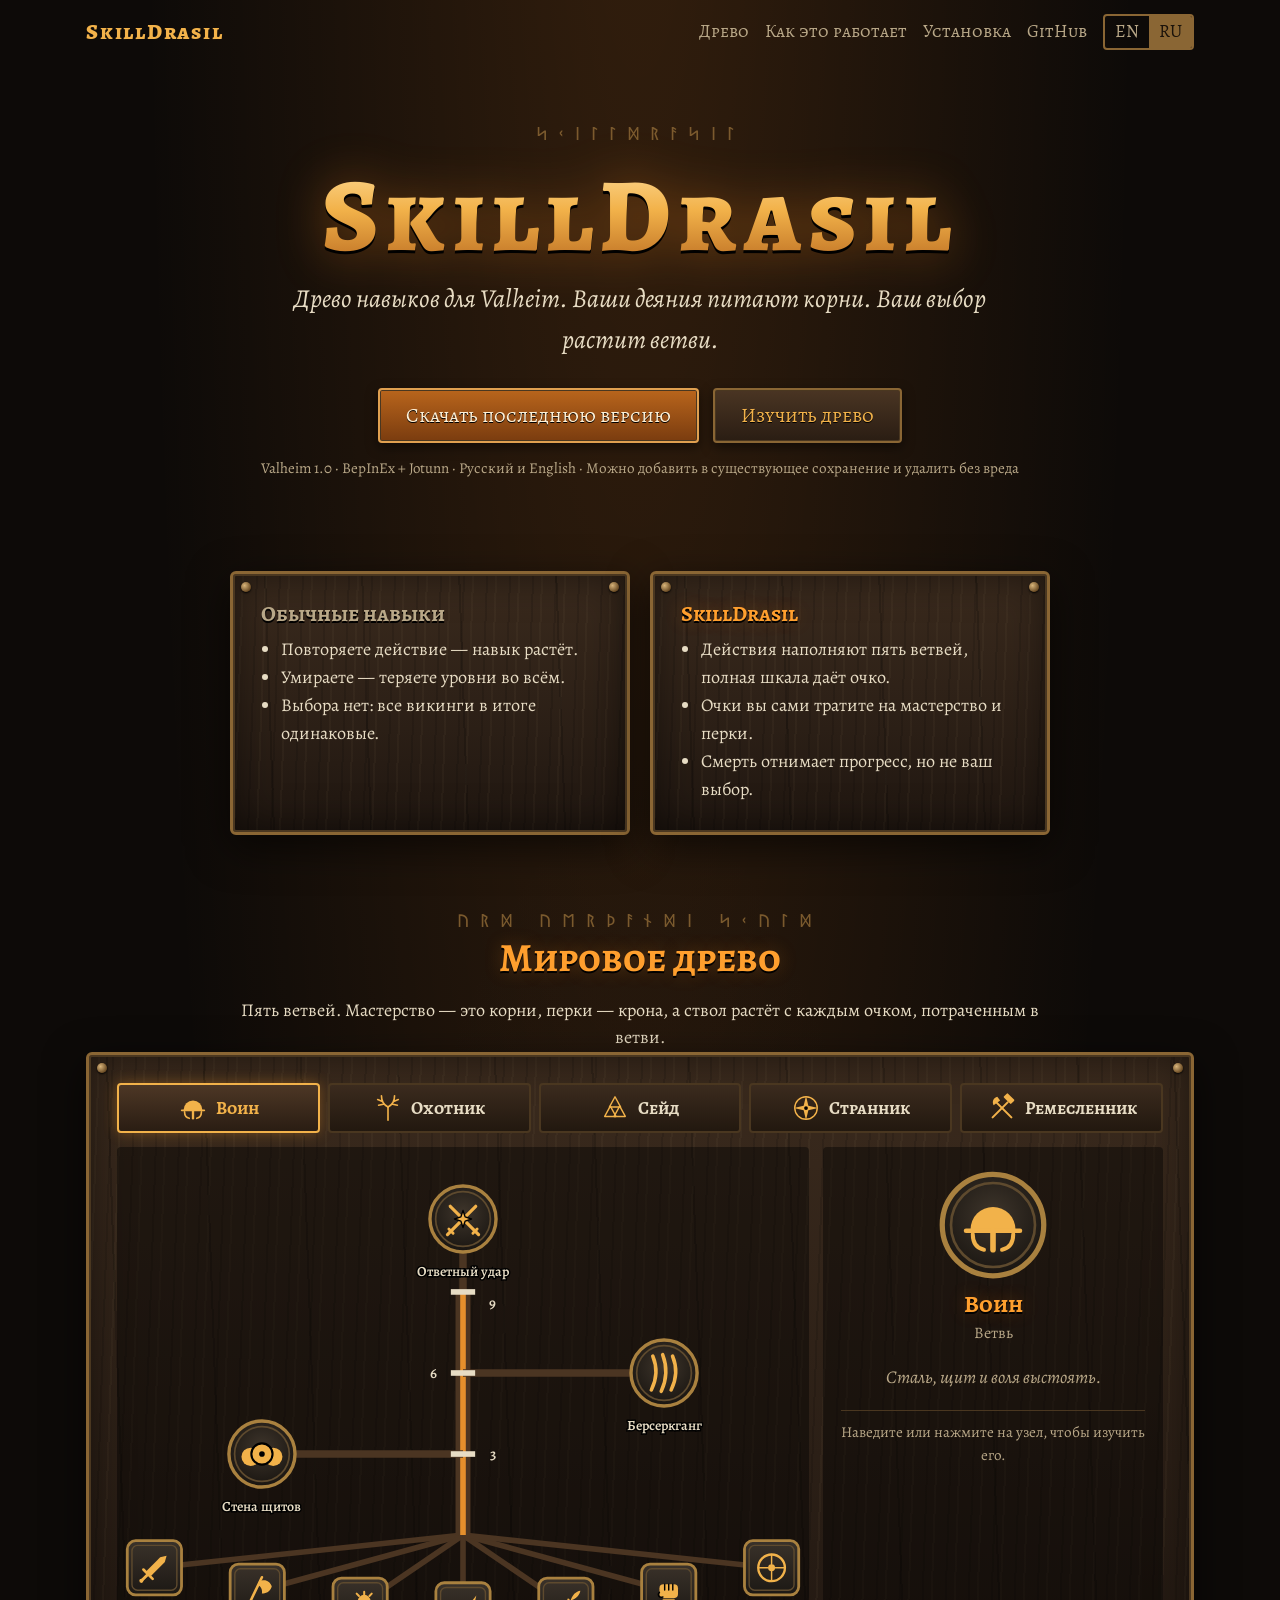
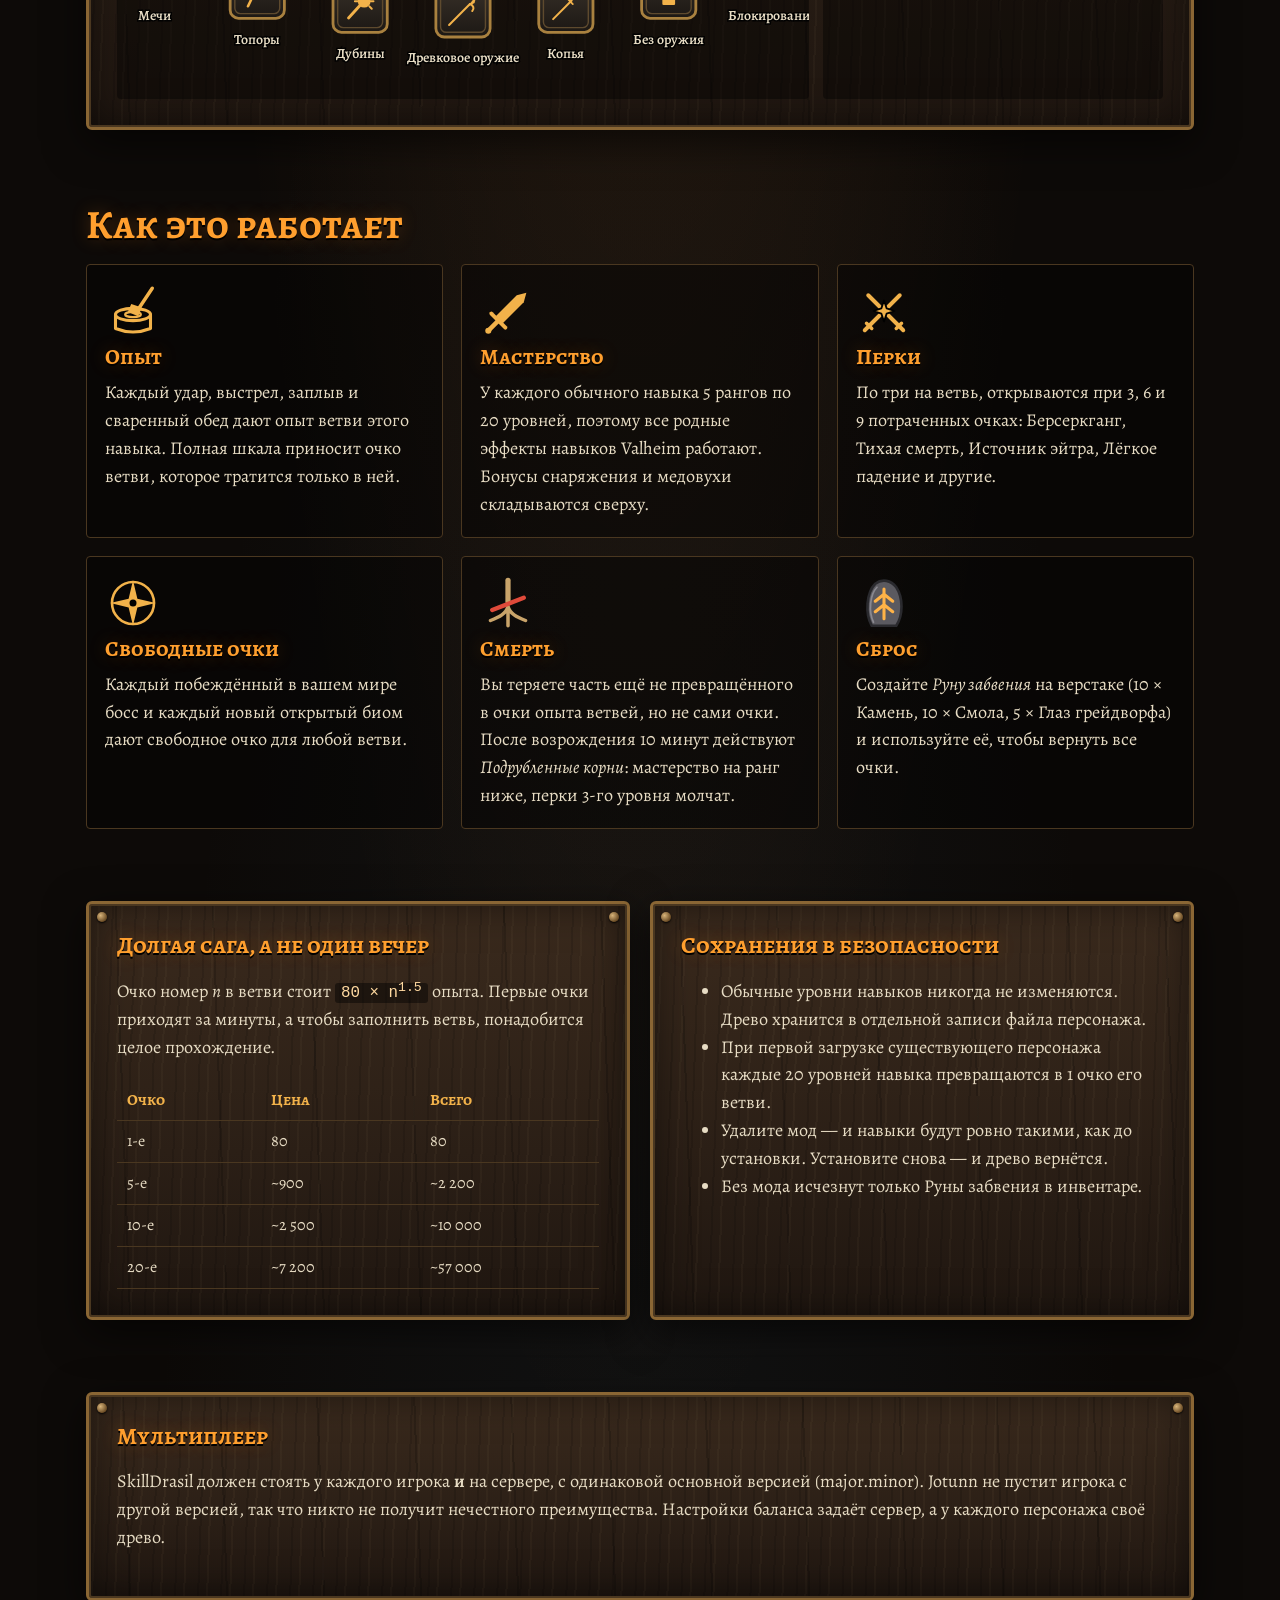
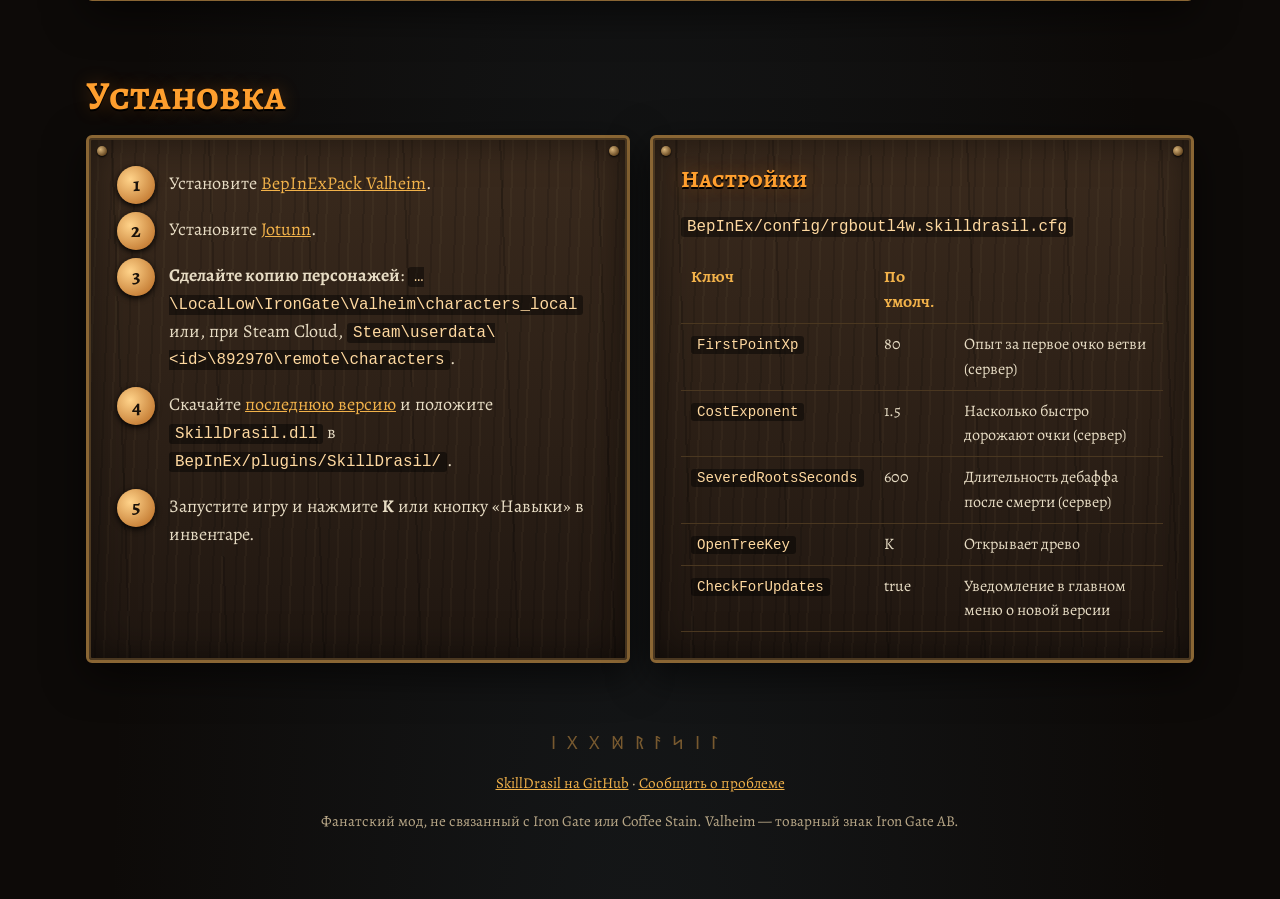
==== docs/ru/index.html @ c71921be "Add bilingual project website in docs/ for GitHub Pages English (docs/) and Russian (docs/ru/) pages" ====
<!doctype html>
<html lang="ru">
<head>
<meta charset="utf-8">
<meta name="viewport" content="width=device-width, initial-scale=1">
<title>SkillDrasil – древо навыков для Valheim</title>
<meta name="description" content="SkillDrasil заменяет систему навыков Valheim древом из пяти ветвей: получайте очки, играя, выбирайте мастерство и перки и не теряйте свой выбор после смерти.">
<meta property="og:title" content="SkillDrasil – древо навыков для Valheim">
<meta property="og:description" content="Пять ветвей, 24 мастерства, 15 перков. Ваши деяния питают корни, ваш выбор растит ветви.">
<link rel="icon" href="../icons/rune.svg" type="image/svg+xml">
<link rel="alternate" hreflang="en" href="../">
<link rel="preconnect" href="https://fonts.googleapis.com">
<link rel="preconnect" href="https://fonts.gstatic.com" crossorigin>
<link href="https://fonts.googleapis.com/css2?family=Alegreya+SC:wght@600;800&family=Alegreya:ital,wght@0,400;0,700;1,400&family=Noto+Sans+Runic&display=swap" rel="stylesheet">
<link rel="stylesheet" href="../style.css">
</head>
<body>
<div class="wrap">
  <header class="topbar">
    <a class="brand" href="#">SkillDrasil</a>
    <nav>
      <span class="links"><a href="#tree">Древо</a></span>
      <span class="links"><a href="#how">Как это работает</a></span>
      <span class="links"><a href="#install">Установка</a></span>
      <a href="https://github.com/RGB-Outl4w/SkillDrasil">GitHub</a>
      <span class="lang"><a href="../" onclick="try{localStorage.setItem('sd-lang','en')}catch(e){}">EN</a><a href="./" aria-current="page" onclick="try{localStorage.setItem('sd-lang','ru')}catch(e){}">RU</a></span>
    </nav>
  </header>

  <section class="hero">
    <div class="runes" aria-hidden="true">ᛋᚲᛁᛚᛚᛞᚱᚨᛋᛁᛚ</div>
    <h1>SkillDrasil</h1>
    <p class="tagline">Древо навыков для Valheim. Ваши деяния питают корни. Ваш выбор растит ветви.</p>
    <div class="buttons">
      <a class="btn primary" href="https://github.com/RGB-Outl4w/SkillDrasil/releases/latest">Скачать последнюю версию</a>
      <a class="btn" href="#tree">Изучить древо</a>
    </div>
    <p class="meta">Valheim 1.0 · BepInEx + Jotunn · Русский и English · Можно добавить в существующее сохранение и удалить без вреда</p>
  </section>

  <section class="intro">
    <div class="versus">
      <div class="panel old">
        <h3>Обычные навыки</h3>
        <ul>
          <li>Повторяете действие — навык растёт.</li>
          <li>Умираете — теряете уровни во всём.</li>
          <li>Выбора нет: все викинги в итоге одинаковые.</li>
        </ul>
      </div>
      <div class="panel">
        <h3>SkillDrasil</h3>
        <ul>
          <li>Действия наполняют пять ветвей, полная шкала даёт очко.</li>
          <li>Очки вы сами тратите на мастерство и перки.</li>
          <li>Смерть отнимает прогресс, но не ваш выбор.</li>
        </ul>
      </div>
    </div>
  </section>

  <section id="tree">
    <div class="runes" aria-hidden="true">ᚢᚱᛞ ᚢᛖᚱᚦᚨᚾᛞᛁ ᛋᚲᚢᛚᛞ</div>
    <h2 style="text-align:center">Мировое древо</h2>
    <p class="intro">Пять ветвей. Мастерство — это корни, перки — крона, а ствол растёт с каждым очком, потраченным в ветви.</p>
    <div class="panel" data-explorer></div>
  </section>


  <section id="how">
    <h2>Как это работает</h2>
    <div class="grid">
      <div class="feature"><img src="../icons/woodcutting.svg" alt=""><h3>Опыт</h3><p>Каждый удар, выстрел, заплыв и сваренный обед дают опыт ветви этого навыка. Полная шкала приносит очко ветви, которое тратится только в ней.</p></div>
      <div class="feature"><img src="../icons/swords.svg" alt=""><h3>Мастерство</h3><p>У каждого обычного навыка 5 рангов по 20 уровней, поэтому все родные эффекты навыков Valheim работают. Бонусы снаряжения и медовухи складываются сверху.</p></div>
      <div class="feature"><img src="../icons/riposte.svg" alt=""><h3>Перки</h3><p>По три на ветвь, открываются при 3, 6 и 9 потраченных очках: Берсеркганг, Тихая смерть, Источник эйтра, Лёгкое падение и другие.</p></div>
      <div class="feature"><img src="../icons/branch_wanderer.svg" alt=""><h3>Свободные очки</h3><p>Каждый побеждённый в вашем мире босс и каждый новый открытый биом дают свободное очко для любой ветви.</p></div>
      <div class="feature"><img src="../icons/se_severed.svg" alt=""><h3>Смерть</h3><p>Вы теряете часть ещё не превращённого в очки опыта ветвей, но не сами очки. После возрождения 10 минут действуют <em>Подрубленные корни</em>: мастерство на ранг ниже, перки 3-го уровня молчат.</p></div>
      <div class="feature"><img src="../icons/item_rune.svg" alt=""><h3>Сброс</h3><p>Создайте <em>Руну забвения</em> на верстаке (10 × Камень, 10 × Смола, 5 × Глаз грейдворфа) и используйте её, чтобы вернуть все очки.</p></div>
    </div>
  </section>

  <section>
    <div class="two">
      <div class="panel">
        <h3>Долгая сага, а не один вечер</h3>
        <p>Очко номер <em>n</em> в ветви стоит <code>80 × n<sup>1.5</sup></code> опыта. Первые очки приходят за минуты, а чтобы заполнить ветвь, понадобится целое прохождение.</p>
        <div class="table-scroll"><table>
          <tr><th>Очко</th><th>Цена</th><th>Всего</th></tr>
          <tr><td>1-е</td><td>80</td><td>80</td></tr>
          <tr><td>5-е</td><td>~900</td><td>~2 200</td></tr>
          <tr><td>10-е</td><td>~2 500</td><td>~10 000</td></tr>
          <tr><td>20-е</td><td>~7 200</td><td>~57 000</td></tr>
        </table></div>
      </div>
      <div class="panel">
        <h3>Сохранения в безопасности</h3>
        <ul>
          <li>Обычные уровни навыков никогда не изменяются. Древо хранится в отдельной записи файла персонажа.</li>
          <li>При первой загрузке существующего персонажа каждые 20 уровней навыка превращаются в 1 очко его ветви.</li>
          <li>Удалите мод — и навыки будут ровно такими, как до установки. Установите снова — и древо вернётся.</li>
          <li>Без мода исчезнут только Руны забвения в инвентаре.</li>
        </ul>
      </div>
    </div>
  </section>

  <section>
    <div class="panel">
      <h3>Мультиплеер</h3>
      <p>SkillDrasil должен стоять у каждого игрока <strong>и</strong> на сервере, с одинаковой основной версией (major.minor). Jotunn не пустит игрока с другой версией, так что никто не получит нечестного преимущества. Настройки баланса задаёт сервер, а у каждого персонажа своё древо.</p>
    </div>
  </section>

  <section id="install">
    <h2>Установка</h2>
    <div class="two">
      <div class="panel">
        <ol class="steps">
          <li>Установите <a href="https://thunderstore.io/c/valheim/p/denikson/BepInExPack_Valheim/">BepInExPack Valheim</a>.</li>
          <li>Установите <a href="https://thunderstore.io/c/valheim/p/ValheimModding/Jotunn/">Jotunn</a>.</li>
          <li><strong>Сделайте копию персонажей</strong>: <code>…\LocalLow\IronGate\Valheim\characters_local</code> или, при Steam Cloud, <code>Steam\userdata\&lt;id&gt;\892970\remote\characters</code>.</li>
          <li>Скачайте <a href="https://github.com/RGB-Outl4w/SkillDrasil/releases/latest">последнюю версию</a> и положите <code>SkillDrasil.dll</code> в <code>BepInEx/plugins/SkillDrasil/</code>.</li>
          <li>Запустите игру и нажмите <strong>K</strong> или кнопку «Навыки» в инвентаре.</li>
        </ol>
      </div>
      <div class="panel">
        <h3>Настройки</h3>
        <p><code>BepInEx/config/rgboutl4w.skilldrasil.cfg</code></p>
        <div class="table-scroll"><table>
          <tr><th>Ключ</th><th>По умолч.</th><th></th></tr>
          <tr><td><code>FirstPointXp</code></td><td>80</td><td>Опыт за первое очко ветви (сервер)</td></tr>
          <tr><td><code>CostExponent</code></td><td>1.5</td><td>Насколько быстро дорожают очки (сервер)</td></tr>
          <tr><td><code>SeveredRootsSeconds</code></td><td>600</td><td>Длительность дебаффа после смерти (сервер)</td></tr>
          <tr><td><code>OpenTreeKey</code></td><td>K</td><td>Открывает древо</td></tr>
          <tr><td><code>CheckForUpdates</code></td><td>true</td><td>Уведомление в главном меню о новой версии</td></tr>
        </table></div>
      </div>
    </div>
  </section>

  <footer>
    <div class="runes" aria-hidden="true">ᛁᚷᚷᛞᚱᚨᛋᛁᛚ</div>
    <p><a href="https://github.com/RGB-Outl4w/SkillDrasil">SkillDrasil на GitHub</a> · <a href="https://github.com/RGB-Outl4w/SkillDrasil/issues">Сообщить о проблеме</a></p>
    <p>Фанатский мод, не связанный с Iron Gate или Coffee Stain. Valheim — товарный знак Iron Gate AB.</p>
  </footer>
</div>
<script src="../tree.js"></script>
</body>
</html>
---- docs/style.css ----
/* SkillDrasil site. Valheim look: dark wood, iron rims, ember orange, parchment text. */
:root {
  --night: #0d0a08;
  --wood-1: #3a2a1d;
  --wood-2: #2b1f16;
  --wood-3: #1f1610;
  --rim: #8a6634;
  --rim-dark: #4a3720;
  --ember: #ff9f2e;
  --gold: #f2b24a;
  --parchment: #e7dcc4;
  --muted: #b9a888;
  --shade: rgba(0, 0, 0, 0.42);
  --radius: 6px;
  --head: 'Alegreya SC', Georgia, serif;
  --body: 'Alegreya', Georgia, serif;
}

* { box-sizing: border-box; }
html { scroll-behavior: smooth; }

body {
  margin: 0;
  color: var(--parchment);
  font: 18px/1.55 var(--body);
  background:
    radial-gradient(ellipse at 50% -10%, rgba(255, 140, 40, 0.16), transparent 55%),
    radial-gradient(ellipse at 50% 120%, rgba(60, 90, 110, 0.18), transparent 60%),
    var(--night);
  min-height: 100vh;
}

a { color: var(--gold); }
a:hover { color: var(--ember); }
img { max-width: 100%; }

.wrap { max-width: 1140px; margin: 0 auto; padding: 0 16px; }

/* ---------- carved wood panel ---------- */
.panel {
  position: relative;
  background:
    repeating-linear-gradient(92deg, rgba(0, 0, 0, 0.12) 0 2px, transparent 2px 9px, rgba(255, 220, 160, 0.03) 9px 11px, transparent 11px 23px),
    repeating-linear-gradient(88deg, transparent 0 40px, rgba(0, 0, 0, 0.18) 40px 42px, transparent 42px 97px),
    linear-gradient(180deg, var(--wood-1), var(--wood-2) 60%, var(--wood-3));
  border: 3px solid var(--rim);
  border-radius: var(--radius);
  box-shadow:
    inset 0 0 0 2px var(--rim-dark),
    inset 0 0 40px rgba(0, 0, 0, 0.55),
    0 12px 40px rgba(0, 0, 0, 0.6);
  padding: 28px;
}
/* iron rivets in the corners */
.panel::before, .panel::after {
  content: '';
  position: absolute;
  top: 8px;
  width: 10px; height: 10px;
  border-radius: 50%;
  background: radial-gradient(circle at 35% 35%, #d8b47a, #6b4c25 70%);
  box-shadow: 0 1px 2px #000;
}
.panel::before { left: 8px; }
.panel::after { right: 8px; }

h1, h2, h3 {
  font-family: var(--head);
  color: var(--ember);
  text-shadow: 0 2px 0 #000, 0 0 18px rgba(255, 140, 30, 0.25);
  margin: 0 0 0.4em;
  line-height: 1.15;
}
h2 { font-size: clamp(28px, 4vw, 40px); }
h3 { font-size: 24px; }

.runes {
  font-family: 'Noto Sans Runic', var(--body);
  color: var(--rim);
  letter-spacing: 0.6em;
  font-size: 18px;
  text-align: center;
  user-select: none;
  opacity: 0.85;
}

/* ---------- top bar ---------- */
.topbar {
  display: flex; align-items: center; justify-content: space-between;
  padding: 14px 0;
  gap: 12px;
}
.brand { font-family: var(--head); font-weight: 800; color: var(--gold); text-decoration: none; font-size: 22px; letter-spacing: 0.08em; }
.topbar nav { display: flex; gap: 16px; align-items: center; flex-wrap: wrap; }
.topbar nav a { color: var(--muted); text-decoration: none; font-family: var(--head); }
.topbar nav a:hover { color: var(--gold); }
.lang { display: inline-flex; border: 2px solid var(--rim); border-radius: 4px; overflow: hidden; }
.lang a { padding: 2px 10px; color: var(--muted); }
.lang a[aria-current] { background: var(--rim); color: #1a120a; }

/* ---------- hero ---------- */
.hero { text-align: center; padding: 56px 0 40px; }
.hero h1 {
  font-size: clamp(48px, 10vw, 104px);
  font-weight: 800;
  letter-spacing: 0.06em;
  margin: 8px 0 4px;
  background: linear-gradient(180deg, #ffe0a0 0%, var(--gold) 45%, #b5651d 100%);
  -webkit-background-clip: text; background-clip: text;
  color: transparent;
  filter: drop-shadow(0 3px 0 #000) drop-shadow(0 0 24px rgba(255, 140, 30, 0.35));
  text-shadow: none;
}
.hero .tagline { font-size: clamp(20px, 2.6vw, 26px); color: var(--parchment); max-width: 760px; margin: 0 auto 28px; font-style: italic; }
.hero .meta { color: var(--muted); font-size: 15px; margin-top: 14px; }

.buttons { display: flex; gap: 14px; justify-content: center; flex-wrap: wrap; }
.btn {
  display: inline-block;
  font-family: var(--head);
  font-size: 20px;
  padding: 10px 26px;
  border-radius: 4px;
  text-decoration: none;
  color: var(--gold);
  background: linear-gradient(180deg, #4a3523, #2a1d13);
  border: 2px solid var(--rim);
  box-shadow: inset 0 0 0 1px var(--rim-dark), 0 4px 12px rgba(0, 0, 0, 0.5);
  text-shadow: 0 1px 0 #000;
  transition: transform 0.1s, box-shadow 0.15s;
}
.btn:hover { color: #ffd38a; box-shadow: inset 0 0 0 1px var(--rim-dark), 0 0 18px rgba(255, 150, 40, 0.35); transform: translateY(-1px); }
.btn.primary { background: linear-gradient(180deg, #b9651c, #7a3c0f); color: #fff1d6; border-color: #e0a050; }

section { padding: 36px 0; }
.intro { text-align: center; max-width: 820px; margin: 0 auto; }
.intro p { font-size: 20px; }

/* ---------- vanilla vs tree ---------- */
.versus { display: grid; grid-template-columns: 1fr 1fr; gap: 20px; text-align: left; }
.versus h3 { font-size: 22px; }
.versus ul { margin: 0; padding-left: 1.1em; }
.versus .old h3 { color: var(--muted); text-shadow: 0 2px 0 #000; }

/* ---------- explorer ---------- */
.tabs { display: grid; grid-template-columns: repeat(5, 1fr); gap: 8px; margin-bottom: 14px; }
.tab {
  display: flex; align-items: center; justify-content: center; gap: 8px;
  font: 600 18px var(--head);
  color: var(--parchment);
  background: linear-gradient(180deg, #3b2b1e, #22180f);
  border: 2px solid var(--rim-dark);
  border-radius: 4px;
  padding: 8px 6px;
  cursor: pointer;
}
.tab img { width: 30px; height: 30px; }
.tab:hover { border-color: var(--rim); }
.tab[aria-selected="true"] { border-color: var(--gold); color: var(--gold); box-shadow: 0 0 14px rgba(255, 160, 40, 0.3); background: linear-gradient(180deg, #4d3725, #2a1d13); }

.explorer-body { display: grid; grid-template-columns: 1fr 340px; gap: 14px; }
.explorer-body > *, .versus > *, .two > *, .tabs > * { min-width: 0; } /* let grid cells shrink below the SVG's natural width */
.tree { width: 100%; height: auto; background: var(--shade); border-radius: 4px; display: block; }
.tree .root, .tree .branchline { stroke: #4b3522; stroke-width: 6; }
.tree .branchline { stroke-width: 8; }
.tree .trunk { stroke: #4b3522; stroke-width: 16; }
.tree .sap { stroke: var(--ember); stroke-width: 6; opacity: 0.85; }
.tree .gate { fill: var(--parchment); }
.tree .gate-label { fill: var(--parchment); font: 600 16px var(--body); text-anchor: middle; }
.tree .label { fill: var(--parchment); font: 600 15px var(--body); text-anchor: middle; paint-order: stroke; stroke: #000; stroke-width: 3px; }
.tree .node { cursor: pointer; outline: none; }
.tree .node .ring { opacity: 0; transition: opacity 0.15s; }
.tree .node:hover .ring, .tree .node:focus .ring { opacity: 1; }
.tree .node:hover .label, .tree .node:focus .label { fill: var(--ember); }

.card {
  background: var(--shade);
  border-radius: 4px;
  padding: 22px 18px;
  text-align: center;
  min-height: 300px;
}
.card h3 { margin: 10px 0 2px; }
.card .kind { color: var(--muted); margin: 0 0 8px; font-size: 16px; }
.card .effect { font-weight: 700; font-size: 19px; }
.card .lore { font-style: italic; color: var(--muted); }
.card .hint { font-size: 15px; color: var(--muted); border-top: 1px solid var(--rim-dark); padding-top: 10px; margin-top: 14px; }
.card-icon {
  width: 112px; height: 112px; margin: 0 auto;
  background: url(icons/frame_mastery.svg) center / contain no-repeat;
  display: grid; place-items: center;
}
.card-icon.perk { background-image: url(icons/frame_perk.svg); }
.card-icon img { width: 72px; height: 72px; }
.pips { display: flex; gap: 4px; justify-content: center; margin: 6px 0; }
.pips i { width: 12px; height: 12px; background: var(--gold); transform: rotate(45deg); opacity: 0.85; }

/* ---------- feature cards ---------- */
.grid { display: grid; grid-template-columns: repeat(auto-fit, minmax(300px, 1fr)); gap: 18px; }
.feature { background: var(--shade); border: 1px solid var(--rim-dark); border-radius: 4px; padding: 18px; }
.feature img { width: 56px; height: 56px; display: block; margin-bottom: 6px; }
.feature h3 { font-size: 22px; }
.feature p { margin: 0; }

figure { margin: 0; }
figure img { border: 3px solid var(--rim); border-radius: var(--radius); box-shadow: 0 12px 40px rgba(0, 0, 0, 0.6); display: block; }
figcaption { color: var(--muted); text-align: center; font-size: 15px; margin-top: 8px; font-style: italic; }

/* ---------- tables, steps, code ---------- */
table { width: 100%; border-collapse: collapse; font-size: 16px; }
th, td { text-align: left; padding: 8px 10px; border-bottom: 1px solid var(--rim-dark); vertical-align: top; }
th { font-family: var(--head); color: var(--gold); font-weight: 600; }
td:first-child { white-space: nowrap; }
code { font-family: Consolas, 'Courier New', monospace; font-size: 0.88em; background: rgba(0, 0, 0, 0.45); padding: 1px 6px; border-radius: 3px; color: #ffd9a0; overflow-wrap: anywhere; }
.table-scroll { overflow-x: auto; }

ol.steps { counter-reset: step; list-style: none; padding: 0; margin: 0; }
ol.steps li { counter-increment: step; position: relative; padding: 4px 0 14px 52px; }
ol.steps li::before {
  content: counter(step);
  position: absolute; left: 0; top: 0;
  width: 38px; height: 38px;
  display: grid; place-items: center;
  font: 700 20px var(--head);
  color: #1a120a;
  background: radial-gradient(circle at 35% 35%, #ffd38a, #b5651d);
  border-radius: 50%;
  box-shadow: 0 2px 6px #000;
}

.two { display: grid; grid-template-columns: 1fr 1fr; gap: 20px; }

footer { text-align: center; color: var(--muted); padding: 30px 0 50px; font-size: 15px; }

/* ---------- small screens ---------- */
@media (max-width: 900px) {
  .explorer-body { grid-template-columns: 1fr; }
  .card { min-height: 0; }
  .versus, .two { grid-template-columns: 1fr; }
}
@media (max-width: 640px) {
  body { font-size: 17px; }
  .panel { padding: 18px 14px; }
  .tabs { grid-template-columns: repeat(5, 1fr); gap: 4px; }
  .tab { flex-direction: column; gap: 2px; font-size: 12px; padding: 6px 2px; }
  .tab img { width: 24px; height: 24px; }
  .topbar nav .links { display: none; }
}
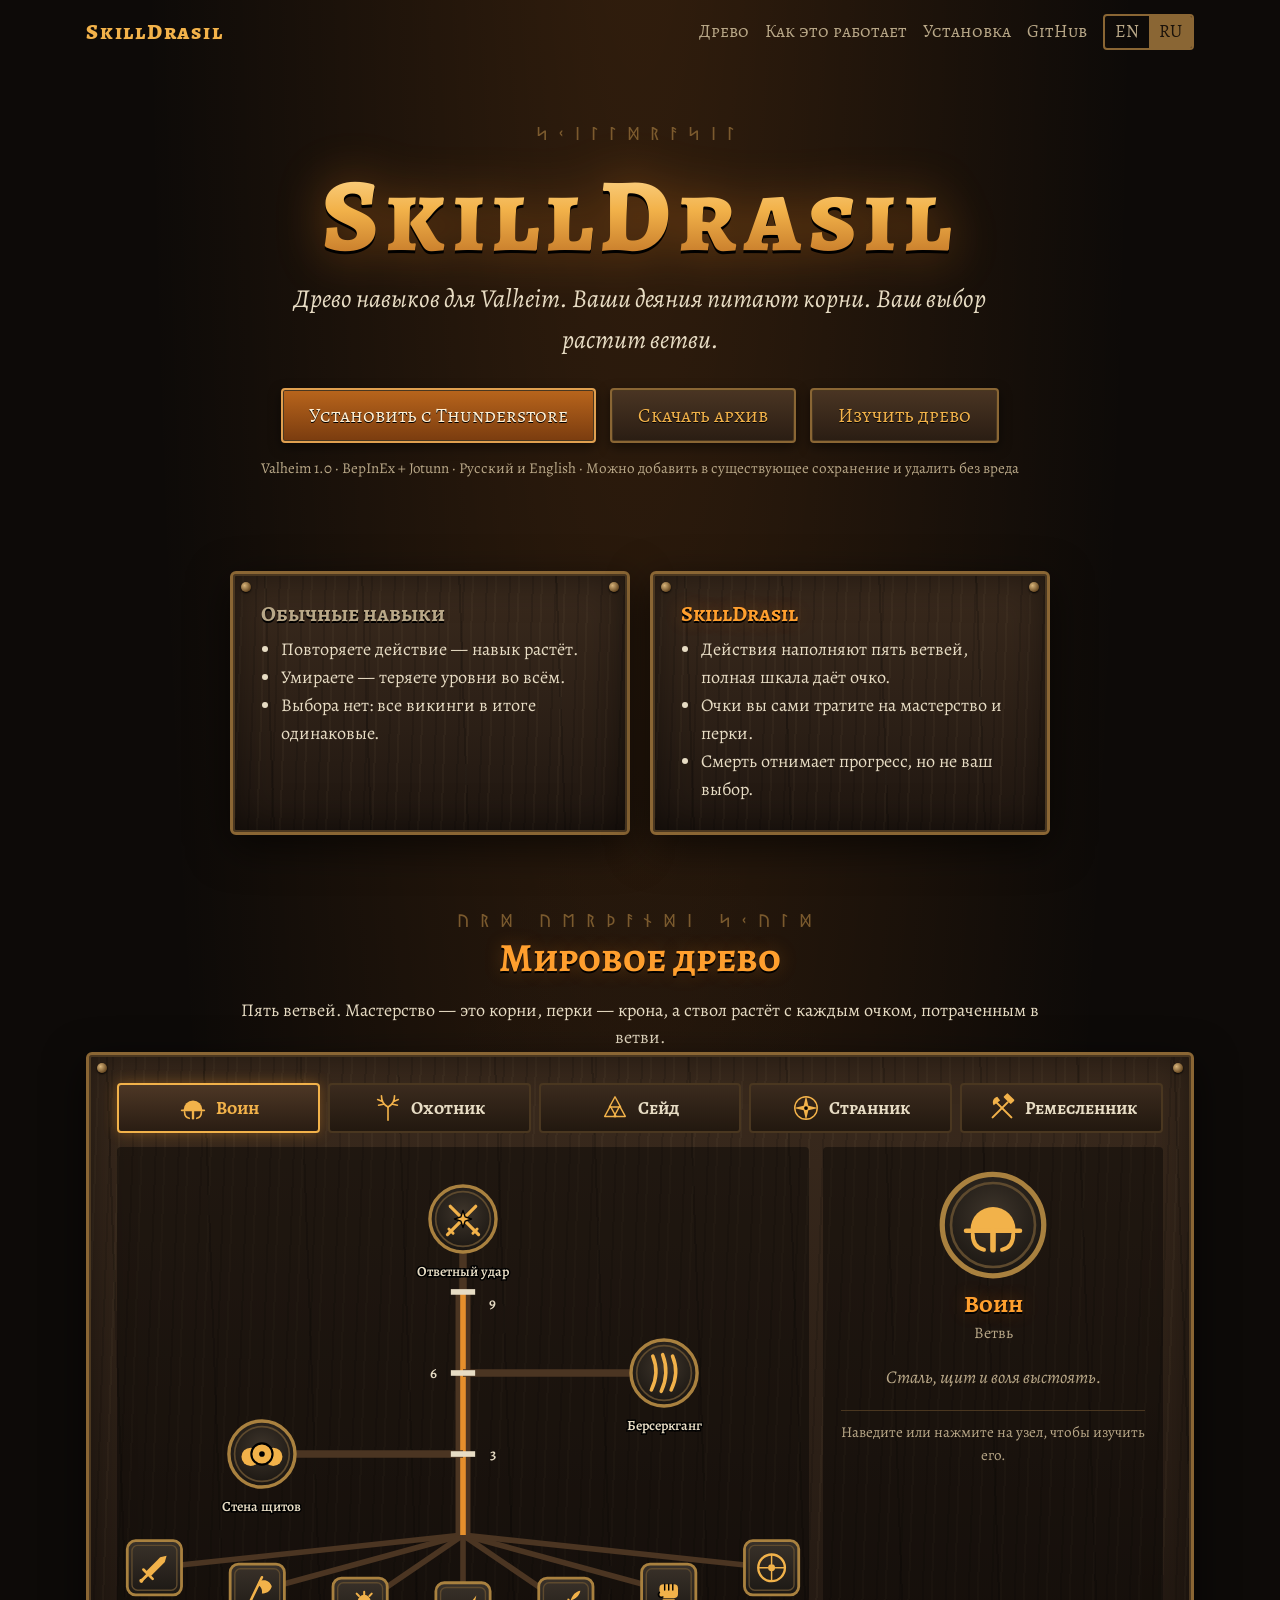
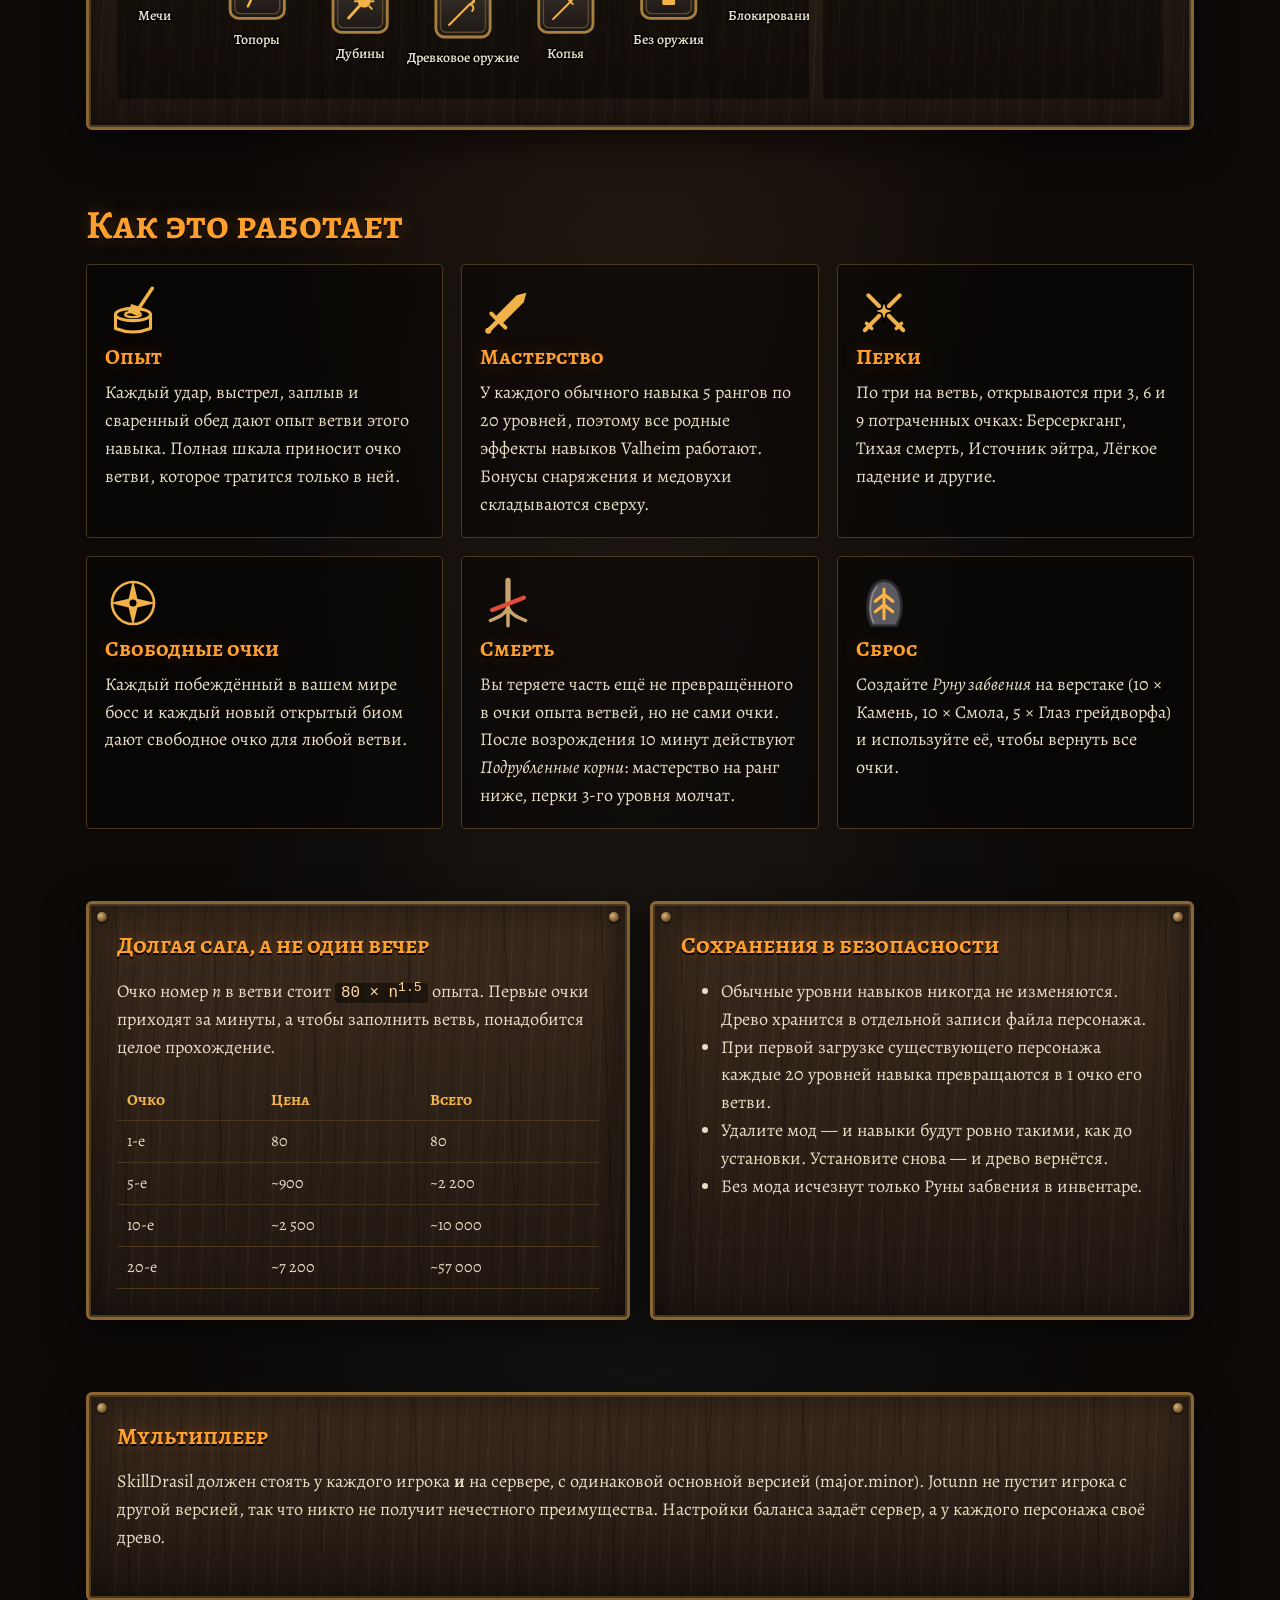
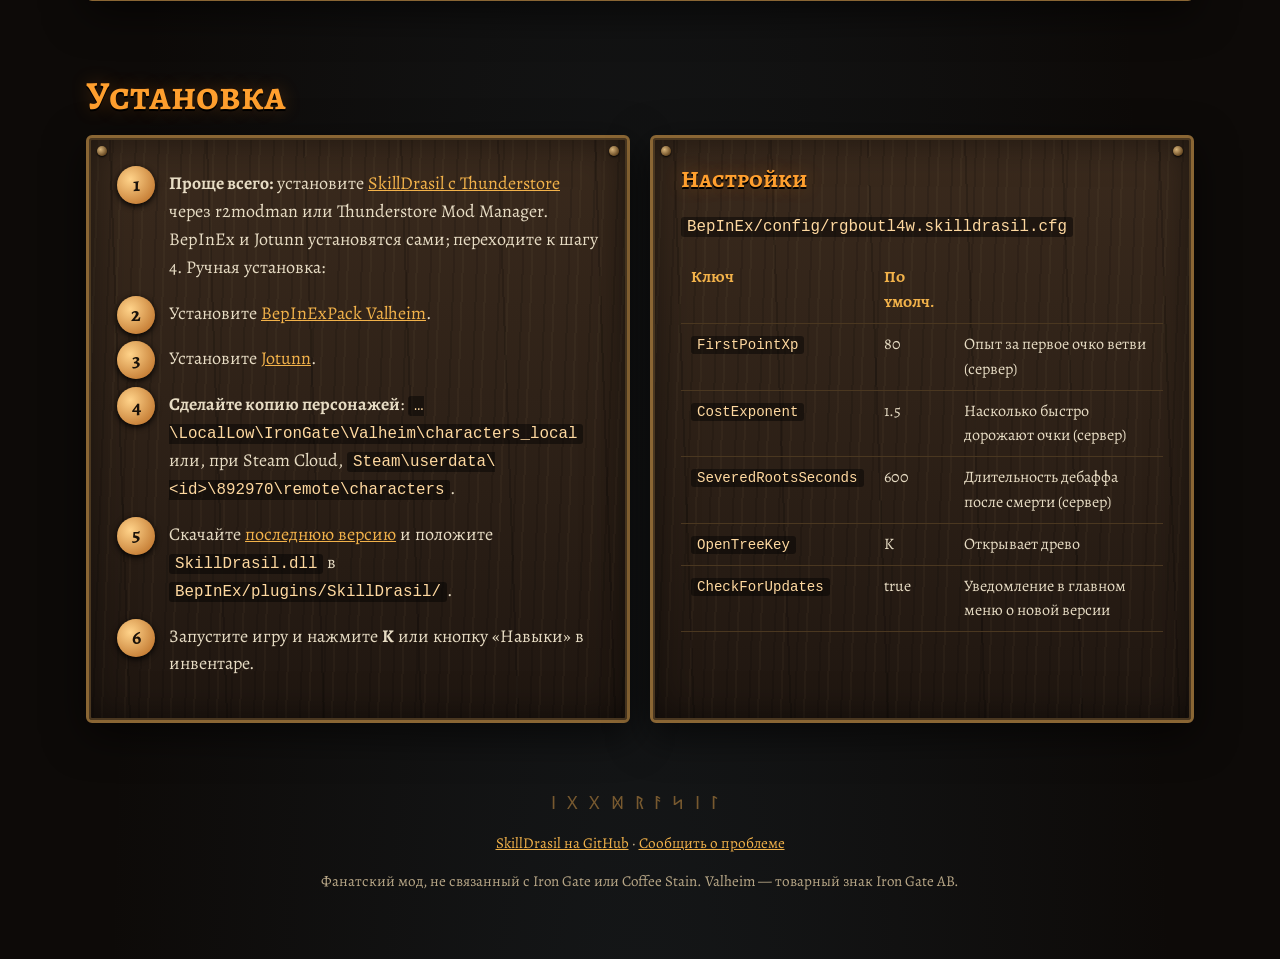
==== commit 318ac965: "Link Thunderstore package from README and website Co-Authored-By: Claude Opus 5.5 <noreply@anthropic" ====
--- a/docs/ru/index.html
+++ b/docs/ru/index.html
@@ -32,7 +32,8 @@
     <h1>SkillDrasil</h1>
     <p class="tagline">Древо навыков для Valheim. Ваши деяния питают корни. Ваш выбор растит ветви.</p>
     <div class="buttons">
-      <a class="btn primary" href="https://github.com/RGB-Outl4w/SkillDrasil/releases/latest">Скачать последнюю версию</a>
+      <a class="btn primary" href="https://thunderstore.io/c/valheim/p/RGBOutl4w/SkillDrasil/">Установить с Thunderstore</a>
+      <a class="btn" href="https://github.com/RGB-Outl4w/SkillDrasil/releases/latest">Скачать архив</a>
       <a class="btn" href="#tree">Изучить древо</a>
     </div>
     <p class="meta">Valheim 1.0 · BepInEx + Jotunn · Русский и English · Можно добавить в существующее сохранение и удалить без вреда</p>
@@ -116,6 +117,7 @@
     <div class="two">
       <div class="panel">
         <ol class="steps">
+          <li><strong>Проще всего:</strong> установите <a href="https://thunderstore.io/c/valheim/p/RGBOutl4w/SkillDrasil/">SkillDrasil с Thunderstore</a> через r2modman или Thunderstore Mod Manager. BepInEx и Jotunn установятся сами; переходите к шагу 4. Ручная установка:</li>
           <li>Установите <a href="https://thunderstore.io/c/valheim/p/denikson/BepInExPack_Valheim/">BepInExPack Valheim</a>.</li>
           <li>Установите <a href="https://thunderstore.io/c/valheim/p/ValheimModding/Jotunn/">Jotunn</a>.</li>
           <li><strong>Сделайте копию персонажей</strong>: <code>…\LocalLow\IronGate\Valheim\characters_local</code> или, при Steam Cloud, <code>Steam\userdata\&lt;id&gt;\892970\remote\characters</code>.</li>
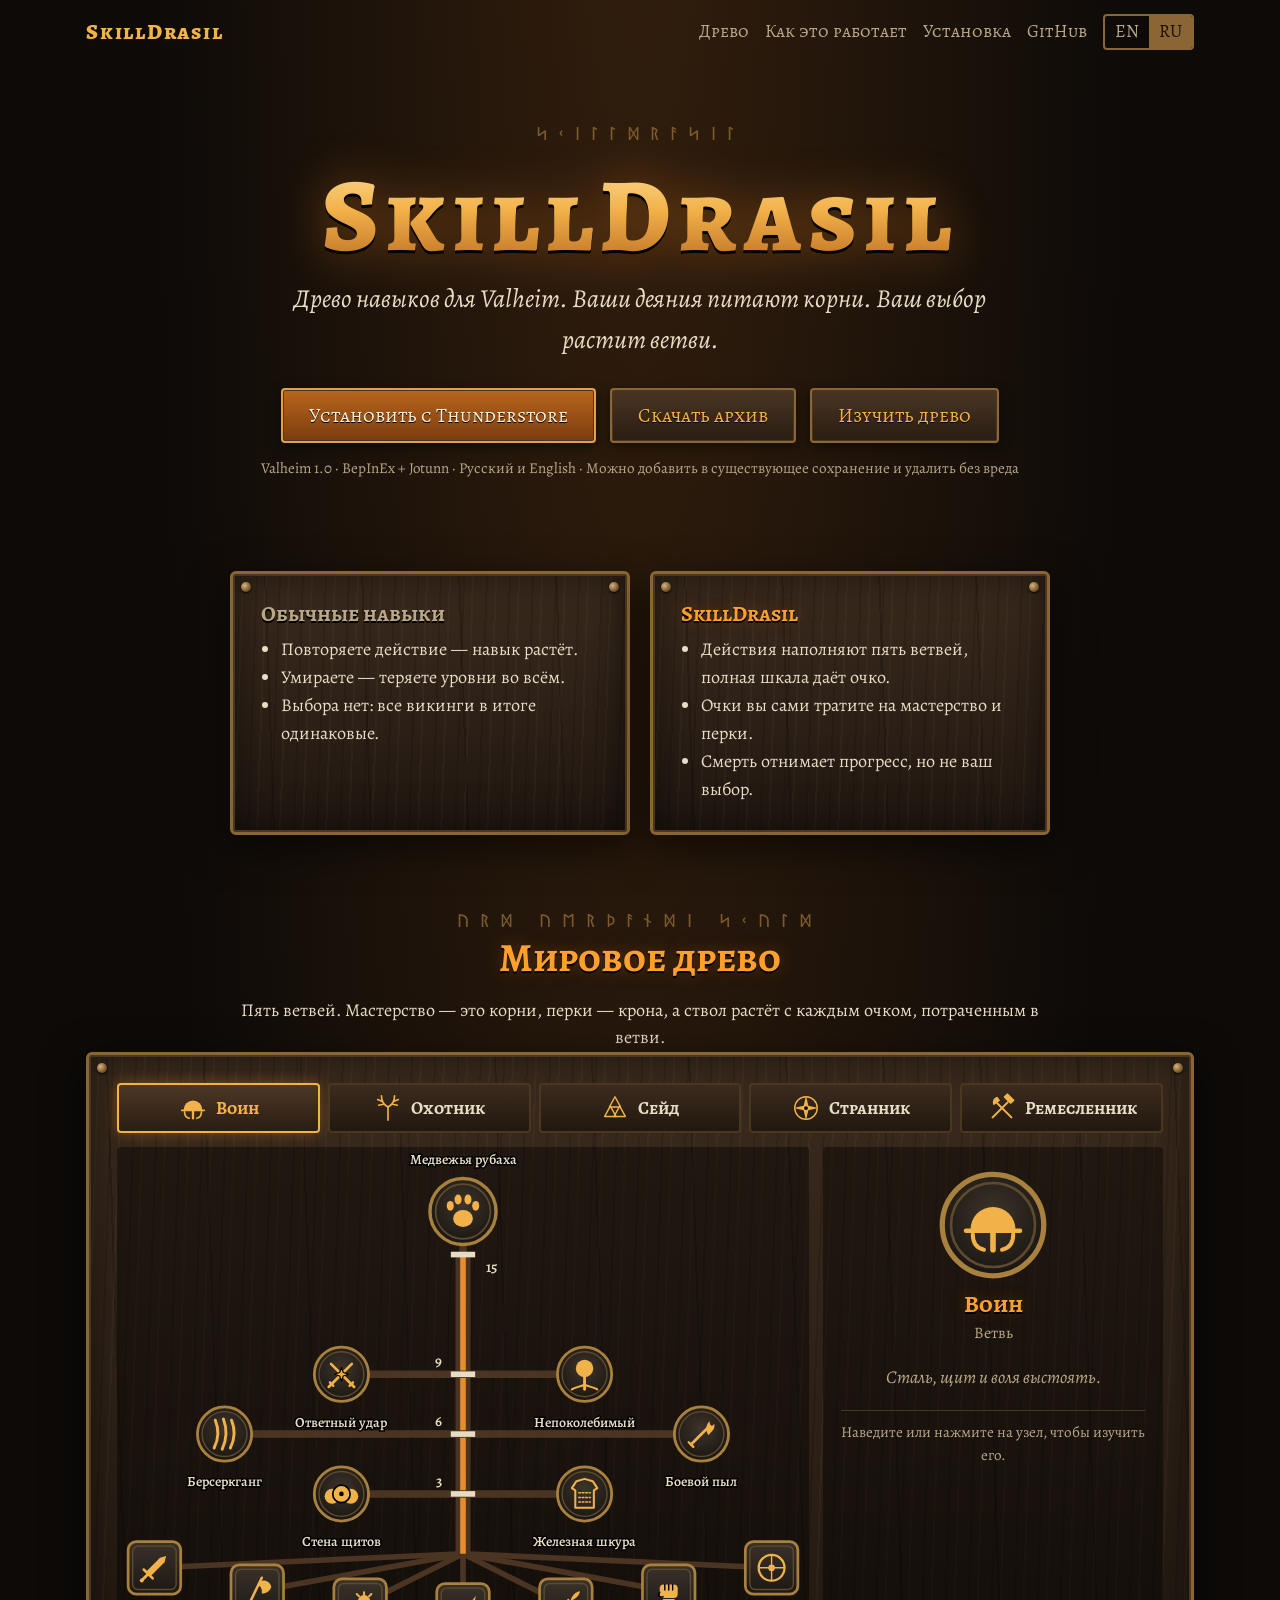
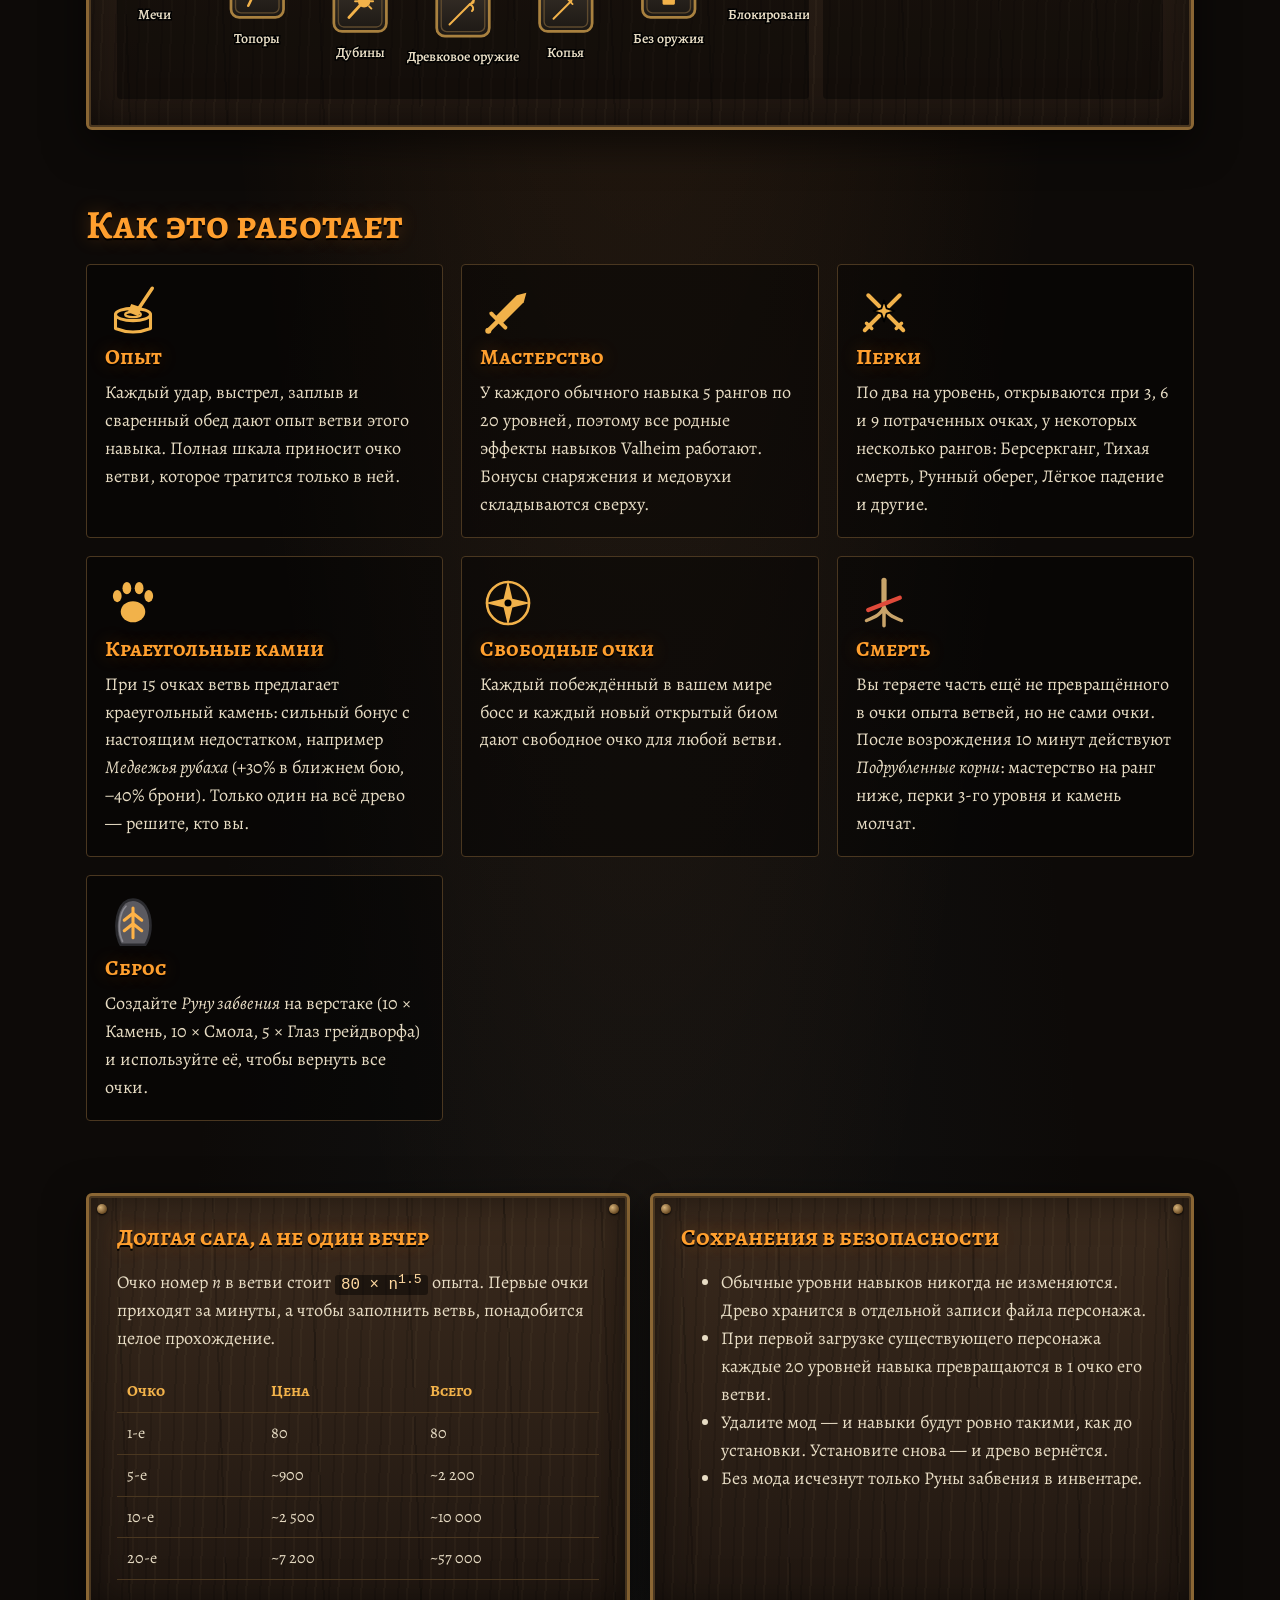
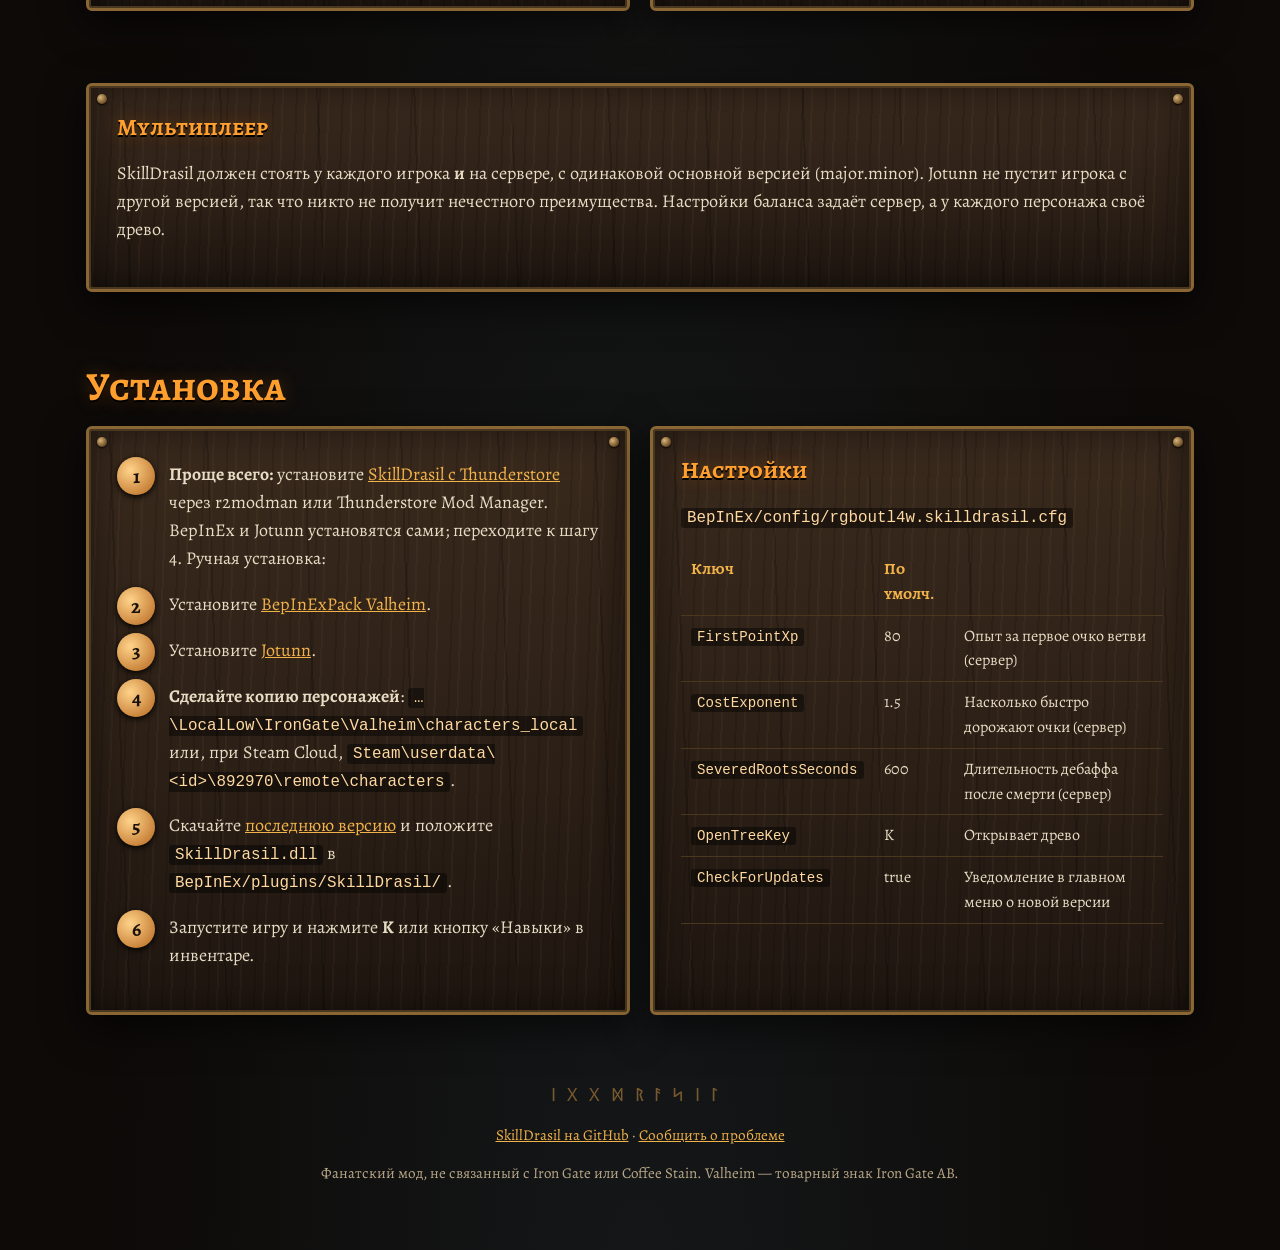
==== commit c3ce453f: "Release 0.3.0: deeper trees with keystones and multi-rank perks - 15 new perks (two per tier) and 5 " ====
--- a/docs/ru/index.html
+++ b/docs/ru/index.html
@@ -6,7 +6,7 @@
 <title>SkillDrasil – древо навыков для Valheim</title>
 <meta name="description" content="SkillDrasil заменяет систему навыков Valheim древом из пяти ветвей: получайте очки, играя, выбирайте мастерство и перки и не теряйте свой выбор после смерти.">
 <meta property="og:title" content="SkillDrasil – древо навыков для Valheim">
-<meta property="og:description" content="Пять ветвей, 24 мастерства, 15 перков. Ваши деяния питают корни, ваш выбор растит ветви.">
+<meta property="og:description" content="Пять ветвей, 24 мастерства, 30 перков, 5 краеугольных камней. Ваши деяния питают корни, ваш выбор растит ветви.">
 <link rel="icon" href="../icons/rune.svg" type="image/svg+xml">
 <link rel="alternate" hreflang="en" href="../">
 <link rel="preconnect" href="https://fonts.googleapis.com">
@@ -73,9 +73,10 @@
     <div class="grid">
       <div class="feature"><img src="../icons/woodcutting.svg" alt=""><h3>Опыт</h3><p>Каждый удар, выстрел, заплыв и сваренный обед дают опыт ветви этого навыка. Полная шкала приносит очко ветви, которое тратится только в ней.</p></div>
       <div class="feature"><img src="../icons/swords.svg" alt=""><h3>Мастерство</h3><p>У каждого обычного навыка 5 рангов по 20 уровней, поэтому все родные эффекты навыков Valheim работают. Бонусы снаряжения и медовухи складываются сверху.</p></div>
-      <div class="feature"><img src="../icons/riposte.svg" alt=""><h3>Перки</h3><p>По три на ветвь, открываются при 3, 6 и 9 потраченных очках: Берсеркганг, Тихая смерть, Источник эйтра, Лёгкое падение и другие.</p></div>
+      <div class="feature"><img src="../icons/riposte.svg" alt=""><h3>Перки</h3><p>По два на уровень, открываются при 3, 6 и 9 потраченных очках, у некоторых несколько рангов: Берсеркганг, Тихая смерть, Рунный оберег, Лёгкое падение и другие.</p></div>
+      <div class="feature"><img src="../icons/bearshirt.svg" alt=""><h3>Краеугольные камни</h3><p>При 15 очках ветвь предлагает краеугольный камень: сильный бонус с настоящим недостатком, например <em>Медвежья рубаха</em> (+30% в ближнем бою, −40% брони). Только один на всё древо — решите, кто вы.</p></div>
       <div class="feature"><img src="../icons/branch_wanderer.svg" alt=""><h3>Свободные очки</h3><p>Каждый побеждённый в вашем мире босс и каждый новый открытый биом дают свободное очко для любой ветви.</p></div>
-      <div class="feature"><img src="../icons/se_severed.svg" alt=""><h3>Смерть</h3><p>Вы теряете часть ещё не превращённого в очки опыта ветвей, но не сами очки. После возрождения 10 минут действуют <em>Подрубленные корни</em>: мастерство на ранг ниже, перки 3-го уровня молчат.</p></div>
+      <div class="feature"><img src="../icons/se_severed.svg" alt=""><h3>Смерть</h3><p>Вы теряете часть ещё не превращённого в очки опыта ветвей, но не сами очки. После возрождения 10 минут действуют <em>Подрубленные корни</em>: мастерство на ранг ниже, перки 3-го уровня и камень молчат.</p></div>
       <div class="feature"><img src="../icons/item_rune.svg" alt=""><h3>Сброс</h3><p>Создайте <em>Руну забвения</em> на верстаке (10 × Камень, 10 × Смола, 5 × Глаз грейдворфа) и используйте её, чтобы вернуть все очки.</p></div>
     </div>
   </section>
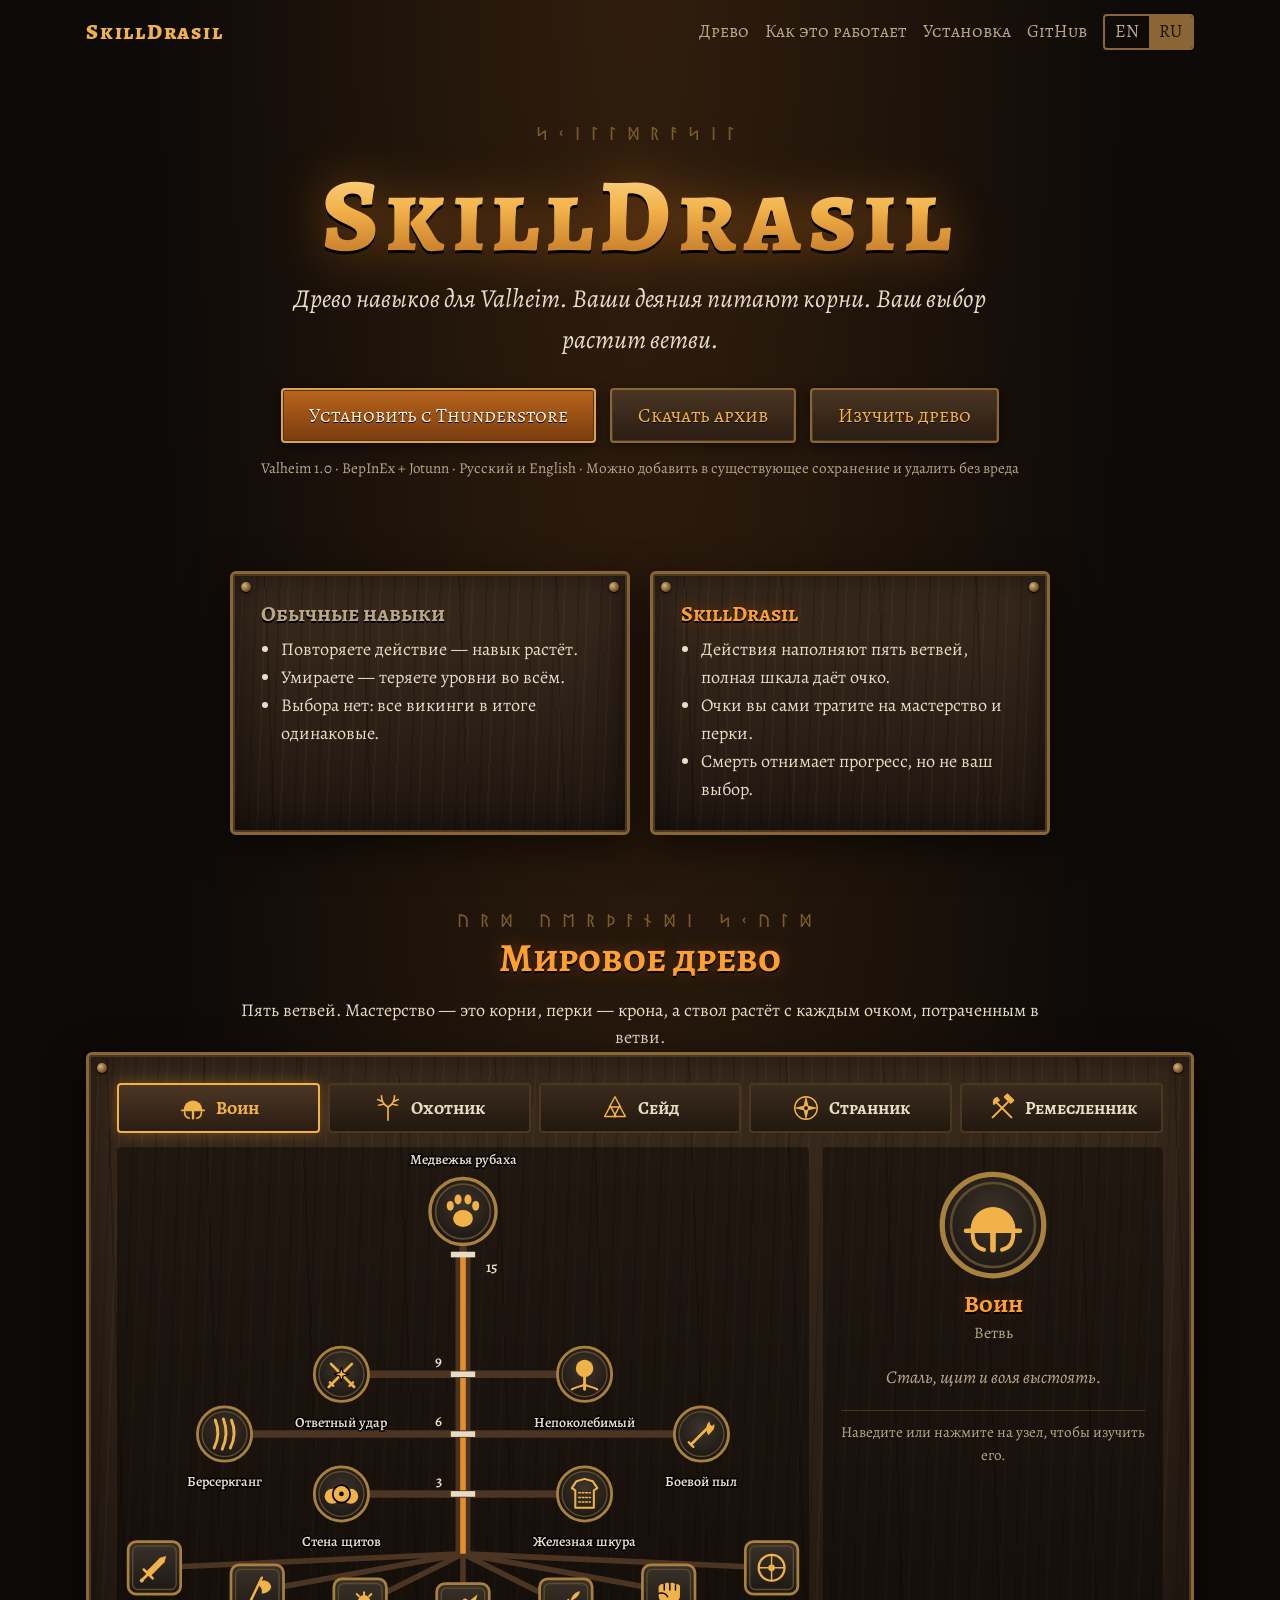
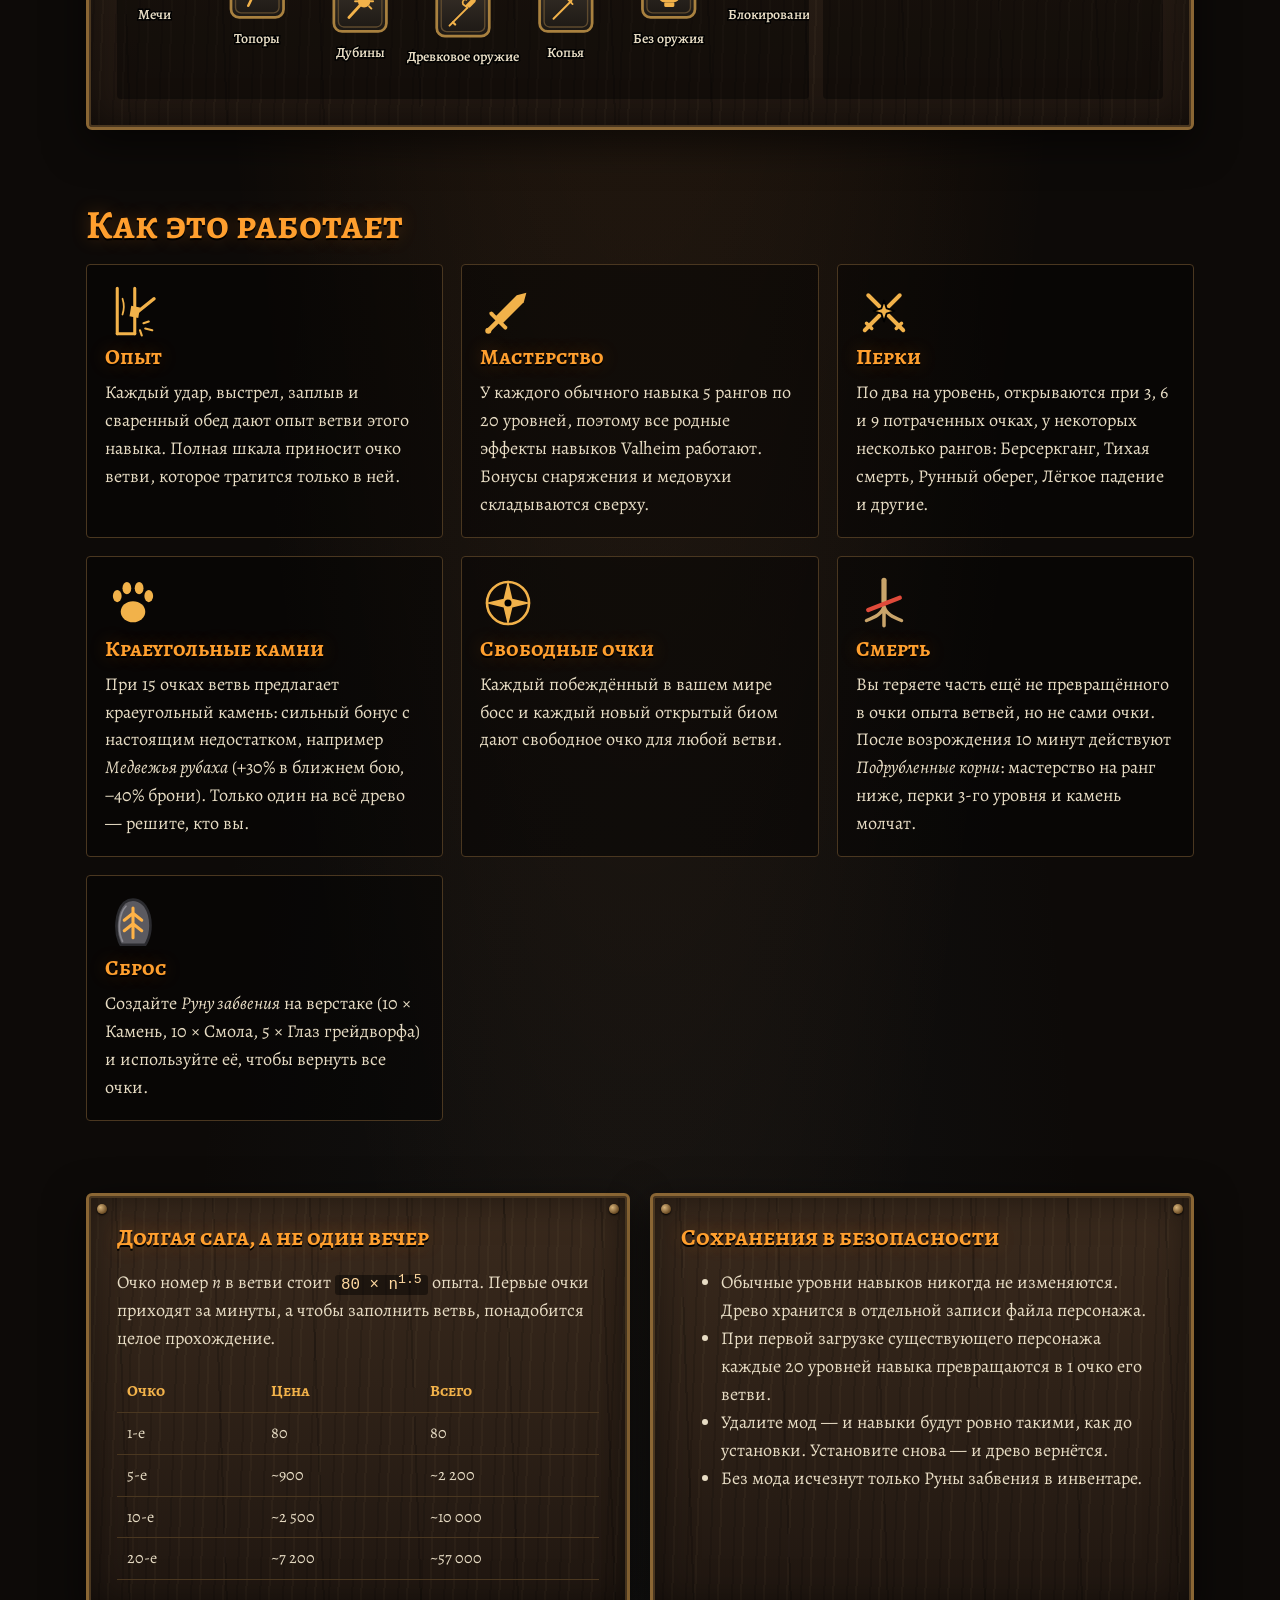
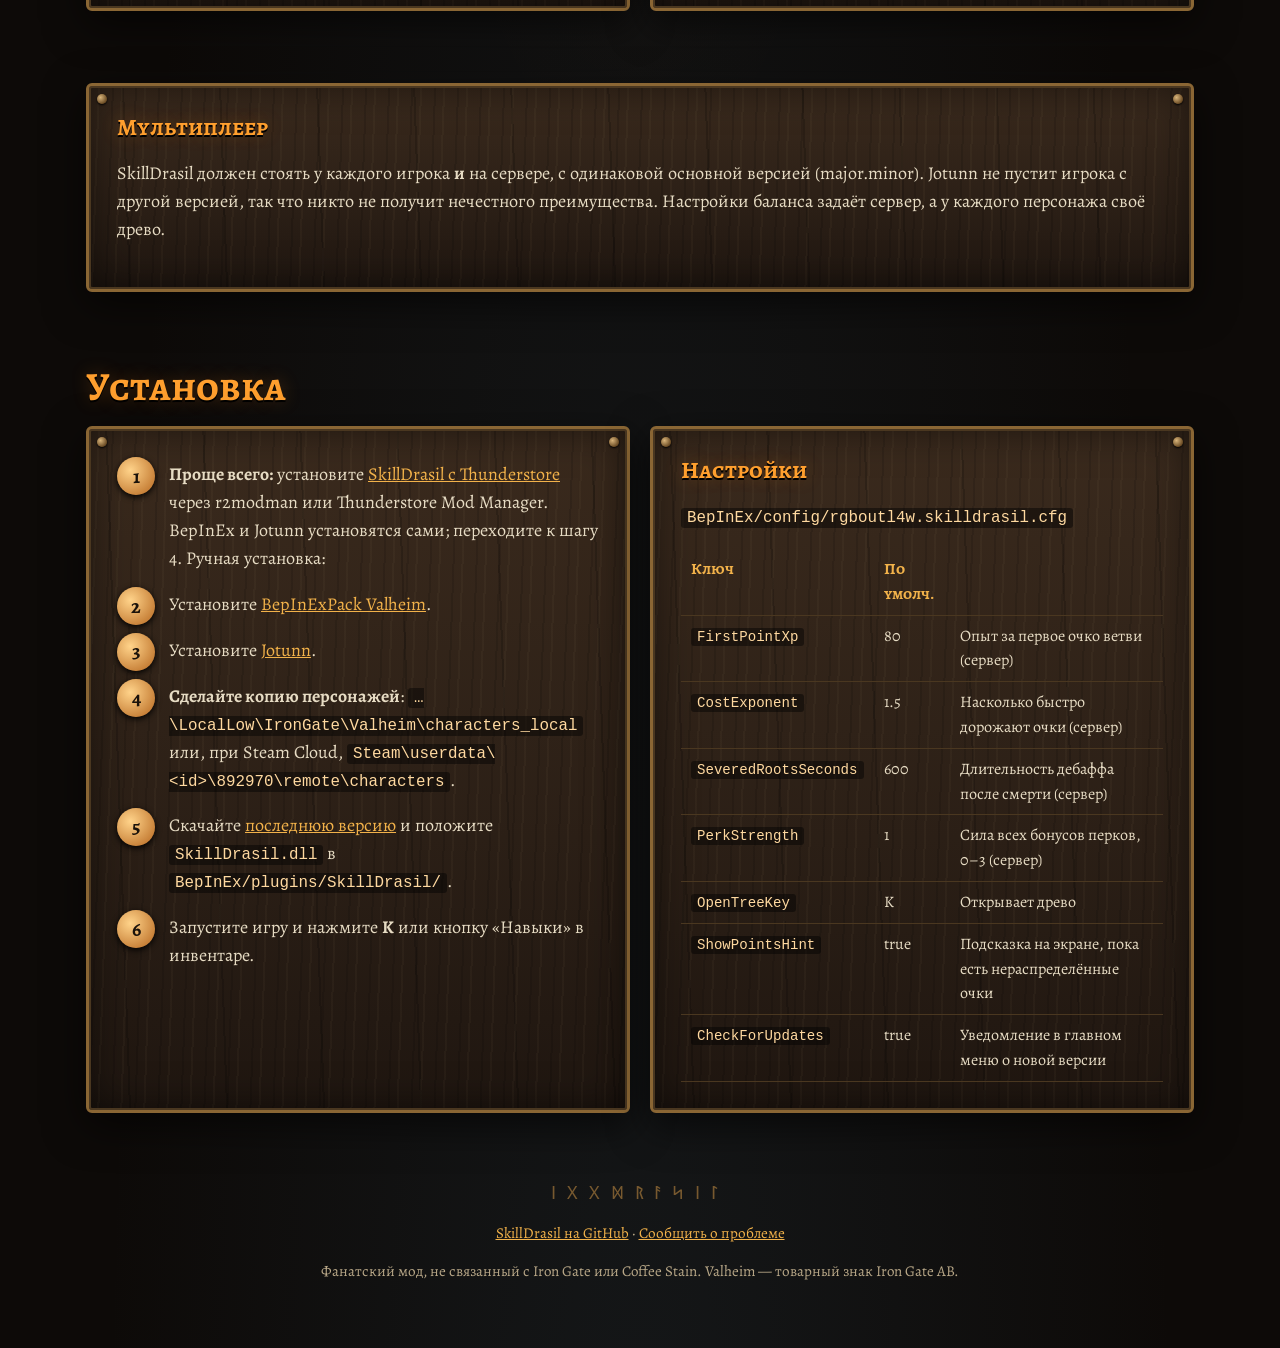
==== commit c117005a: "Release 0.3.1: mod-skill compatibility, perk strength, UI polish - Skills from other mods keep vanil" ====
--- a/docs/ru/index.html
+++ b/docs/ru/index.html
@@ -134,7 +134,9 @@
           <tr><td><code>FirstPointXp</code></td><td>80</td><td>Опыт за первое очко ветви (сервер)</td></tr>
           <tr><td><code>CostExponent</code></td><td>1.5</td><td>Насколько быстро дорожают очки (сервер)</td></tr>
           <tr><td><code>SeveredRootsSeconds</code></td><td>600</td><td>Длительность дебаффа после смерти (сервер)</td></tr>
+          <tr><td><code>PerkStrength</code></td><td>1</td><td>Сила всех бонусов перков, 0–3 (сервер)</td></tr>
           <tr><td><code>OpenTreeKey</code></td><td>K</td><td>Открывает древо</td></tr>
+          <tr><td><code>ShowPointsHint</code></td><td>true</td><td>Подсказка на экране, пока есть нераспределённые очки</td></tr>
           <tr><td><code>CheckForUpdates</code></td><td>true</td><td>Уведомление в главном меню о новой версии</td></tr>
         </table></div>
       </div>
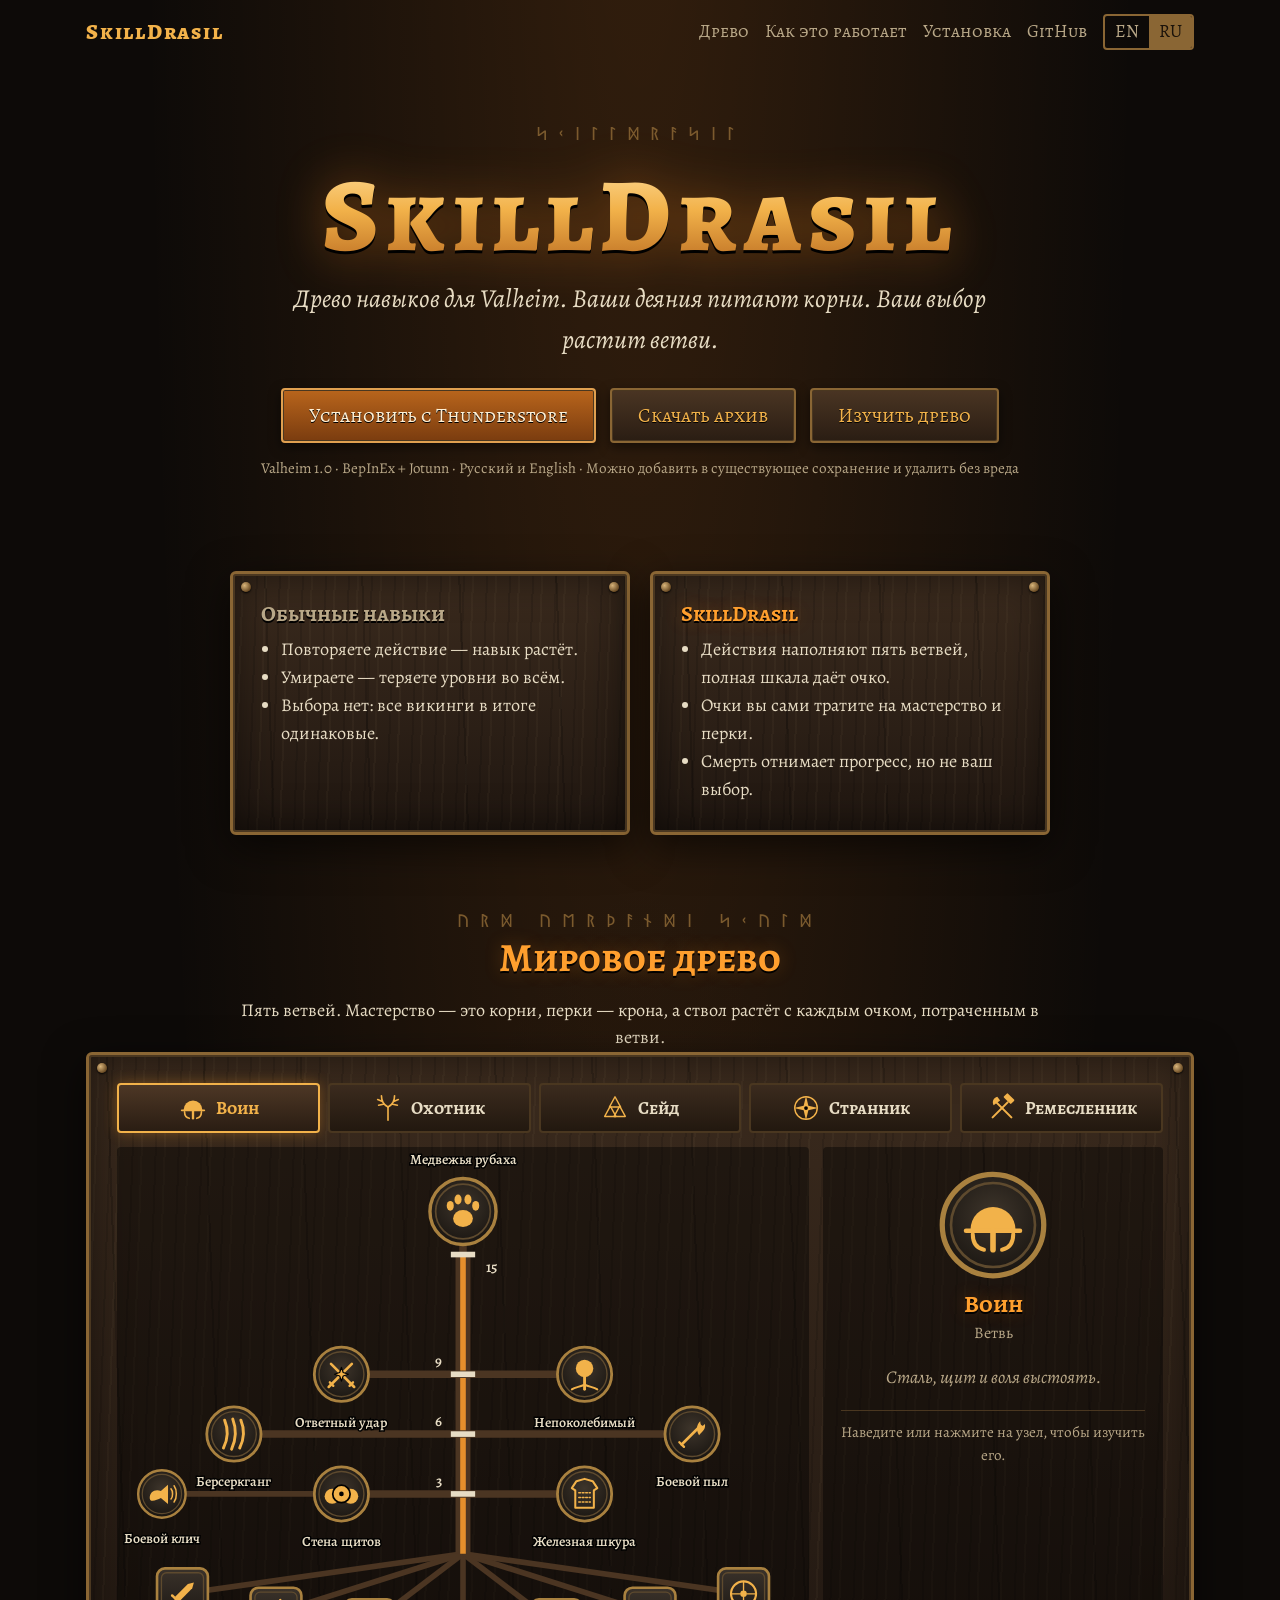
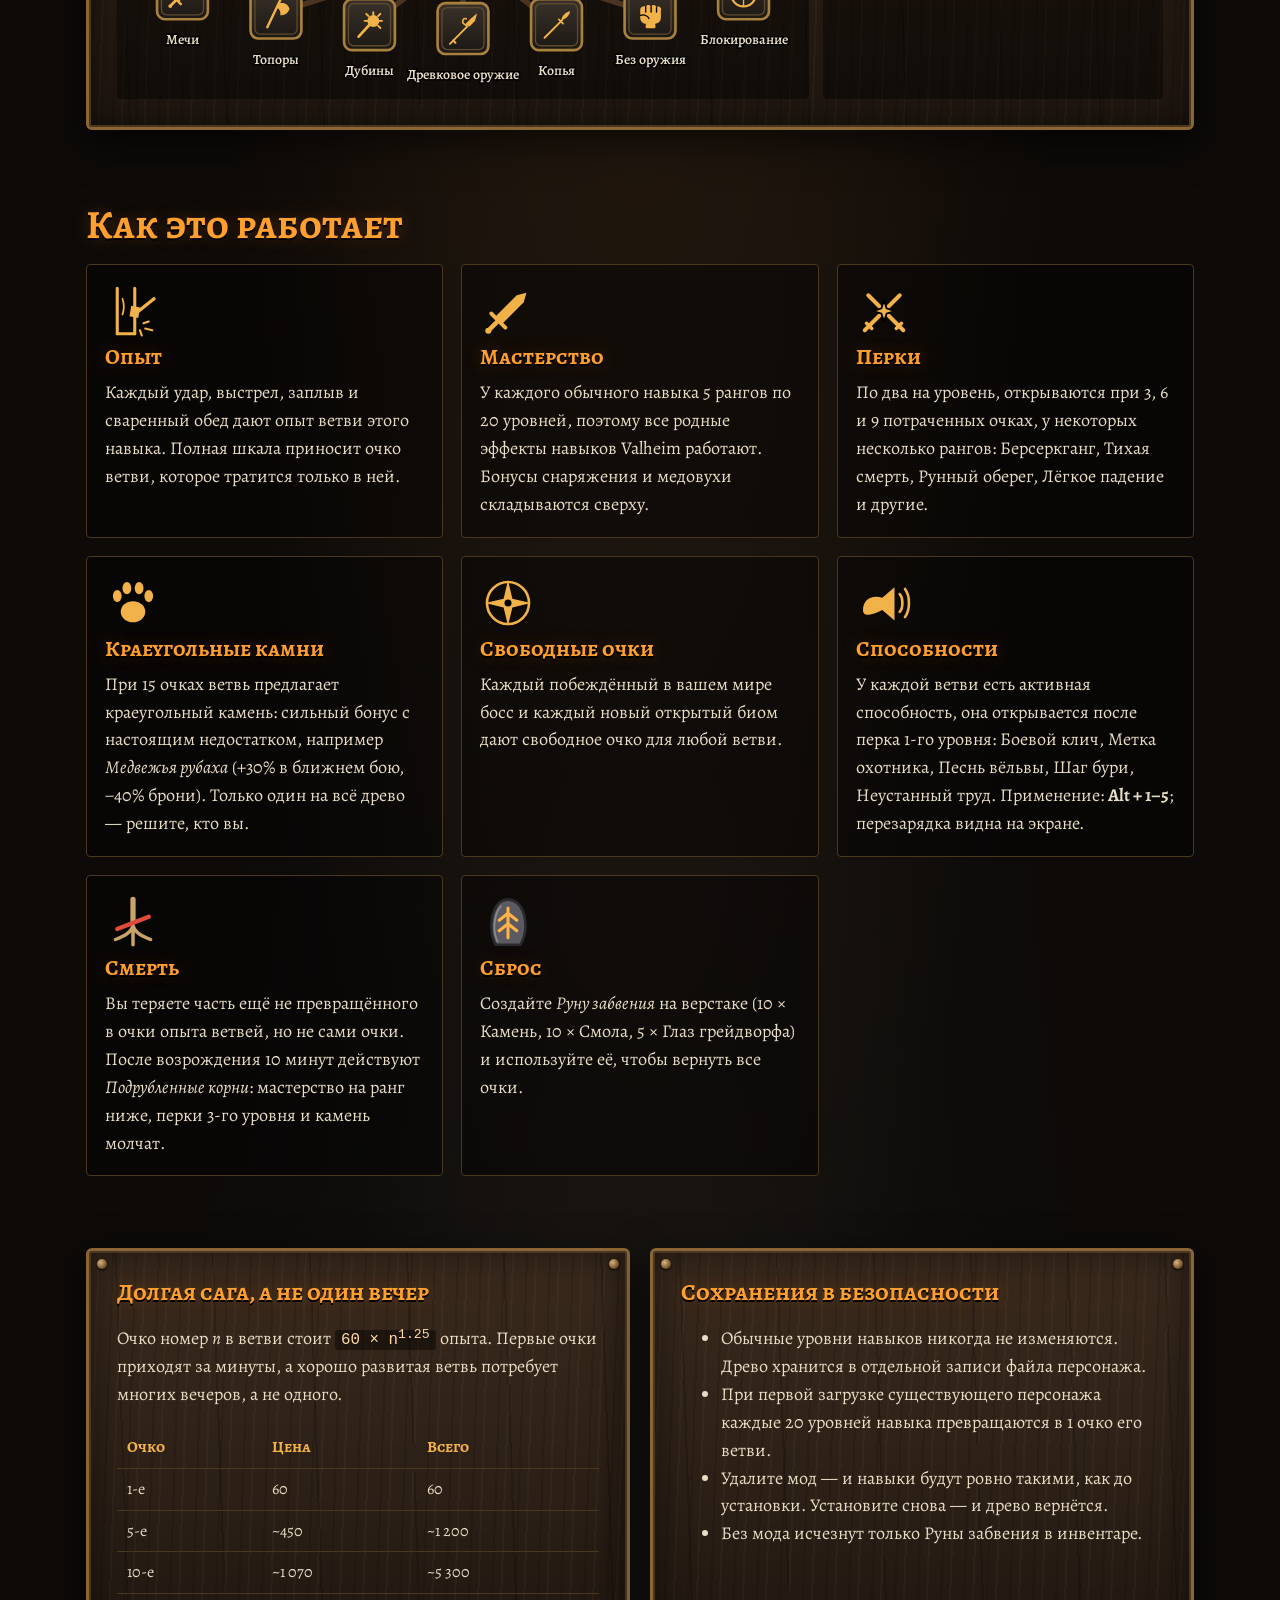
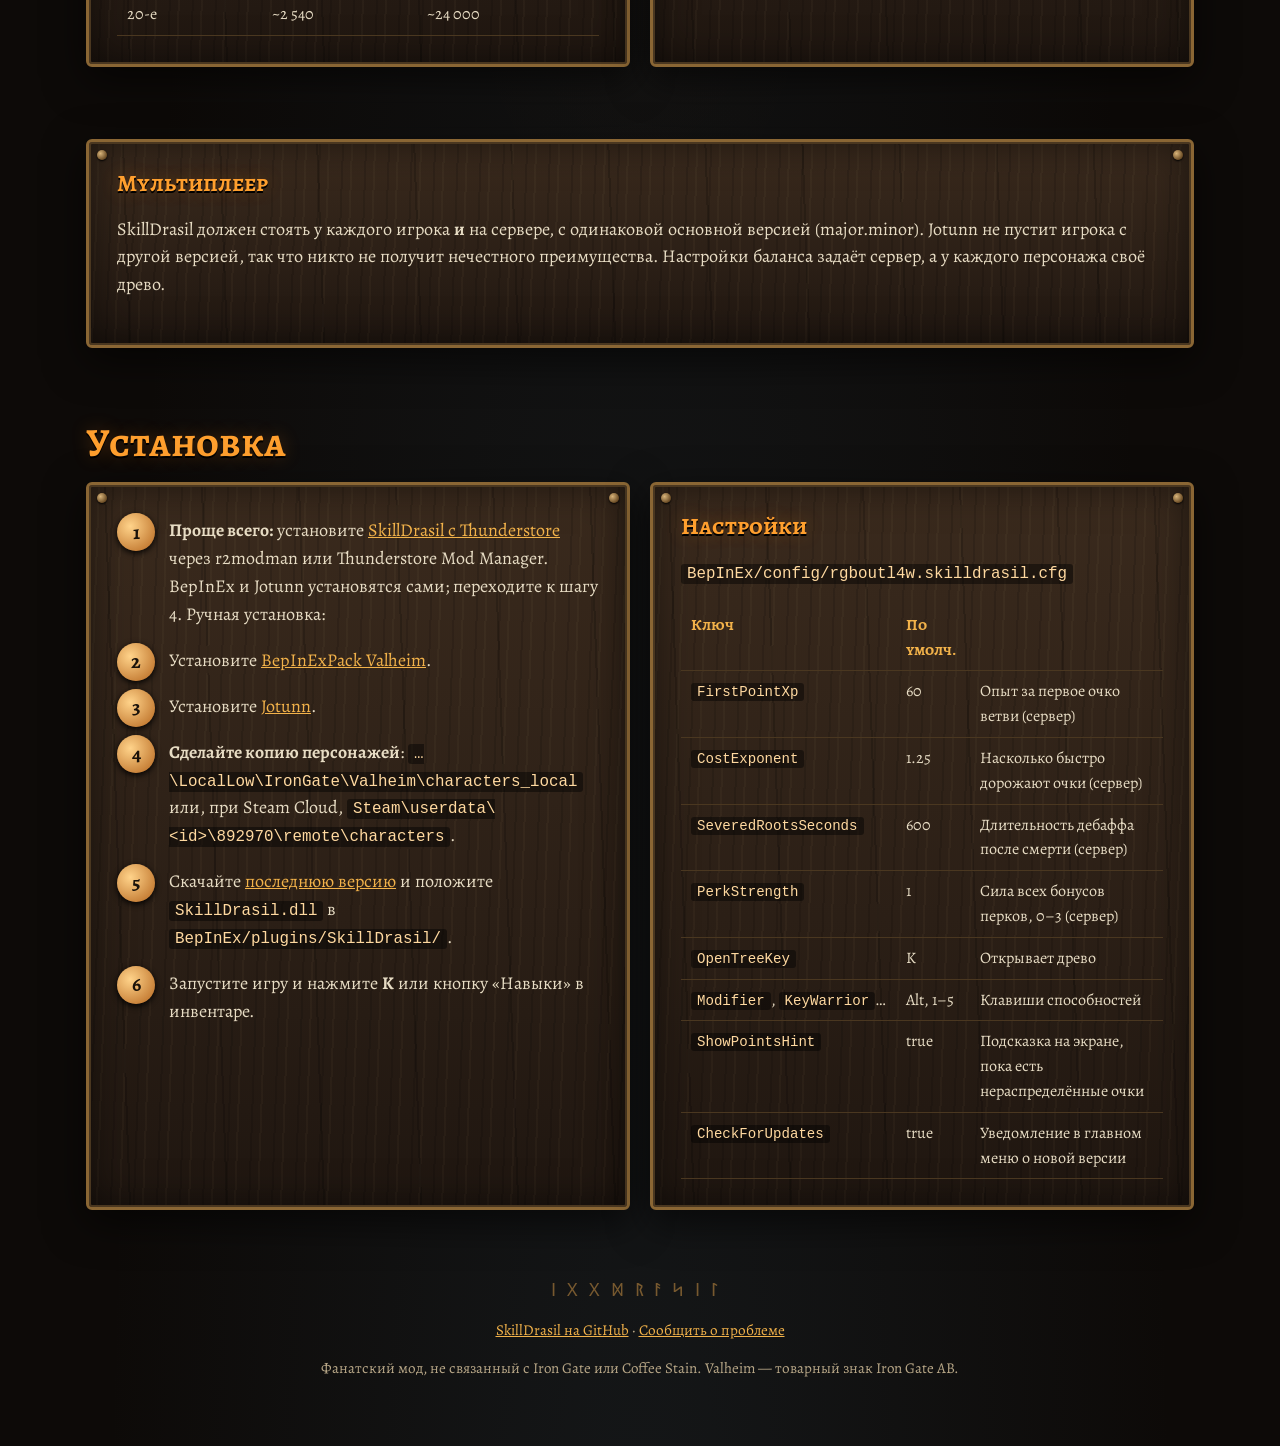
==== commit 16db05d5: "Release 0.3.2: active abilities, faster progression - One active ability per branch, gated by a tier" ====
--- a/docs/ru/index.html
+++ b/docs/ru/index.html
@@ -6,7 +6,7 @@
 <title>SkillDrasil – древо навыков для Valheim</title>
 <meta name="description" content="SkillDrasil заменяет систему навыков Valheim древом из пяти ветвей: получайте очки, играя, выбирайте мастерство и перки и не теряйте свой выбор после смерти.">
 <meta property="og:title" content="SkillDrasil – древо навыков для Valheim">
-<meta property="og:description" content="Пять ветвей, 24 мастерства, 30 перков, 5 краеугольных камней. Ваши деяния питают корни, ваш выбор растит ветви.">
+<meta property="og:description" content="Пять ветвей, 24 мастерства, 30 перков, 5 краеугольных камней, 5 активных способностей. Ваши деяния питают корни, ваш выбор растит ветви.">
 <link rel="icon" href="../icons/rune.svg" type="image/svg+xml">
 <link rel="alternate" hreflang="en" href="../">
 <link rel="preconnect" href="https://fonts.googleapis.com">
@@ -76,6 +76,7 @@
       <div class="feature"><img src="../icons/riposte.svg" alt=""><h3>Перки</h3><p>По два на уровень, открываются при 3, 6 и 9 потраченных очках, у некоторых несколько рангов: Берсеркганг, Тихая смерть, Рунный оберег, Лёгкое падение и другие.</p></div>
       <div class="feature"><img src="../icons/bearshirt.svg" alt=""><h3>Краеугольные камни</h3><p>При 15 очках ветвь предлагает краеугольный камень: сильный бонус с настоящим недостатком, например <em>Медвежья рубаха</em> (+30% в ближнем бою, −40% брони). Только один на всё древо — решите, кто вы.</p></div>
       <div class="feature"><img src="../icons/branch_wanderer.svg" alt=""><h3>Свободные очки</h3><p>Каждый побеждённый в вашем мире босс и каждый новый открытый биом дают свободное очко для любой ветви.</p></div>
+      <div class="feature"><img src="../icons/warcry.svg" alt=""><h3>Способности</h3><p>У каждой ветви есть активная способность, она открывается после перка 1-го уровня: Боевой клич, Метка охотника, Песнь вёльвы, Шаг бури, Неустанный труд. Применение: <strong>Alt + 1–5</strong>; перезарядка видна на экране.</p></div>
       <div class="feature"><img src="../icons/se_severed.svg" alt=""><h3>Смерть</h3><p>Вы теряете часть ещё не превращённого в очки опыта ветвей, но не сами очки. После возрождения 10 минут действуют <em>Подрубленные корни</em>: мастерство на ранг ниже, перки 3-го уровня и камень молчат.</p></div>
       <div class="feature"><img src="../icons/item_rune.svg" alt=""><h3>Сброс</h3><p>Создайте <em>Руну забвения</em> на верстаке (10 × Камень, 10 × Смола, 5 × Глаз грейдворфа) и используйте её, чтобы вернуть все очки.</p></div>
     </div>
@@ -85,13 +86,13 @@
     <div class="two">
       <div class="panel">
         <h3>Долгая сага, а не один вечер</h3>
-        <p>Очко номер <em>n</em> в ветви стоит <code>80 × n<sup>1.5</sup></code> опыта. Первые очки приходят за минуты, а чтобы заполнить ветвь, понадобится целое прохождение.</p>
+        <p>Очко номер <em>n</em> в ветви стоит <code>60 × n<sup>1.25</sup></code> опыта. Первые очки приходят за минуты, а хорошо развитая ветвь потребует многих вечеров, а не одного.</p>
         <div class="table-scroll"><table>
           <tr><th>Очко</th><th>Цена</th><th>Всего</th></tr>
-          <tr><td>1-е</td><td>80</td><td>80</td></tr>
-          <tr><td>5-е</td><td>~900</td><td>~2 200</td></tr>
-          <tr><td>10-е</td><td>~2 500</td><td>~10 000</td></tr>
-          <tr><td>20-е</td><td>~7 200</td><td>~57 000</td></tr>
+          <tr><td>1-е</td><td>60</td><td>60</td></tr>
+          <tr><td>5-е</td><td>~450</td><td>~1 200</td></tr>
+          <tr><td>10-е</td><td>~1 070</td><td>~5 300</td></tr>
+          <tr><td>20-е</td><td>~2 540</td><td>~24 000</td></tr>
         </table></div>
       </div>
       <div class="panel">
@@ -131,11 +132,12 @@
         <p><code>BepInEx/config/rgboutl4w.skilldrasil.cfg</code></p>
         <div class="table-scroll"><table>
           <tr><th>Ключ</th><th>По умолч.</th><th></th></tr>
-          <tr><td><code>FirstPointXp</code></td><td>80</td><td>Опыт за первое очко ветви (сервер)</td></tr>
-          <tr><td><code>CostExponent</code></td><td>1.5</td><td>Насколько быстро дорожают очки (сервер)</td></tr>
+          <tr><td><code>FirstPointXp</code></td><td>60</td><td>Опыт за первое очко ветви (сервер)</td></tr>
+          <tr><td><code>CostExponent</code></td><td>1.25</td><td>Насколько быстро дорожают очки (сервер)</td></tr>
           <tr><td><code>SeveredRootsSeconds</code></td><td>600</td><td>Длительность дебаффа после смерти (сервер)</td></tr>
           <tr><td><code>PerkStrength</code></td><td>1</td><td>Сила всех бонусов перков, 0–3 (сервер)</td></tr>
           <tr><td><code>OpenTreeKey</code></td><td>K</td><td>Открывает древо</td></tr>
+          <tr><td><code>Modifier</code>, <code>KeyWarrior</code>…</td><td>Alt, 1–5</td><td>Клавиши способностей</td></tr>
           <tr><td><code>ShowPointsHint</code></td><td>true</td><td>Подсказка на экране, пока есть нераспределённые очки</td></tr>
           <tr><td><code>CheckForUpdates</code></td><td>true</td><td>Уведомление в главном меню о новой версии</td></tr>
         </table></div>
